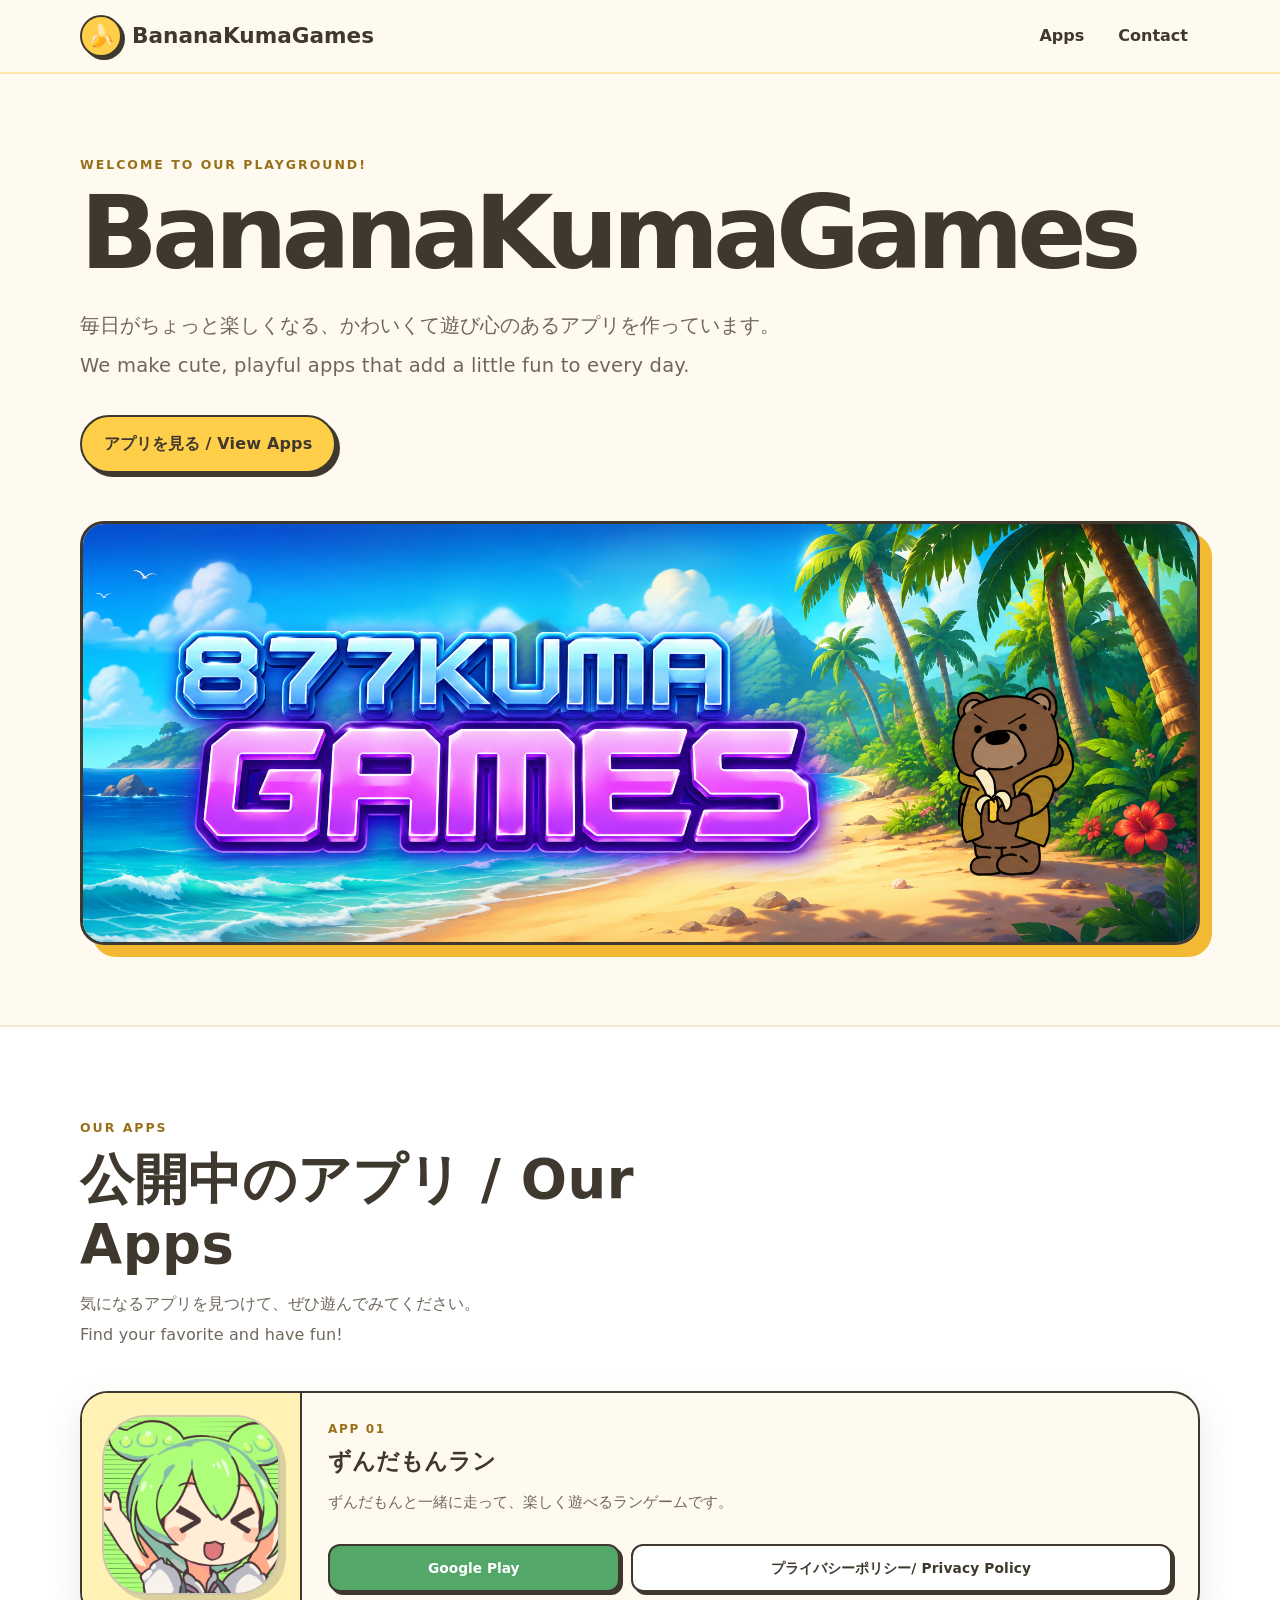
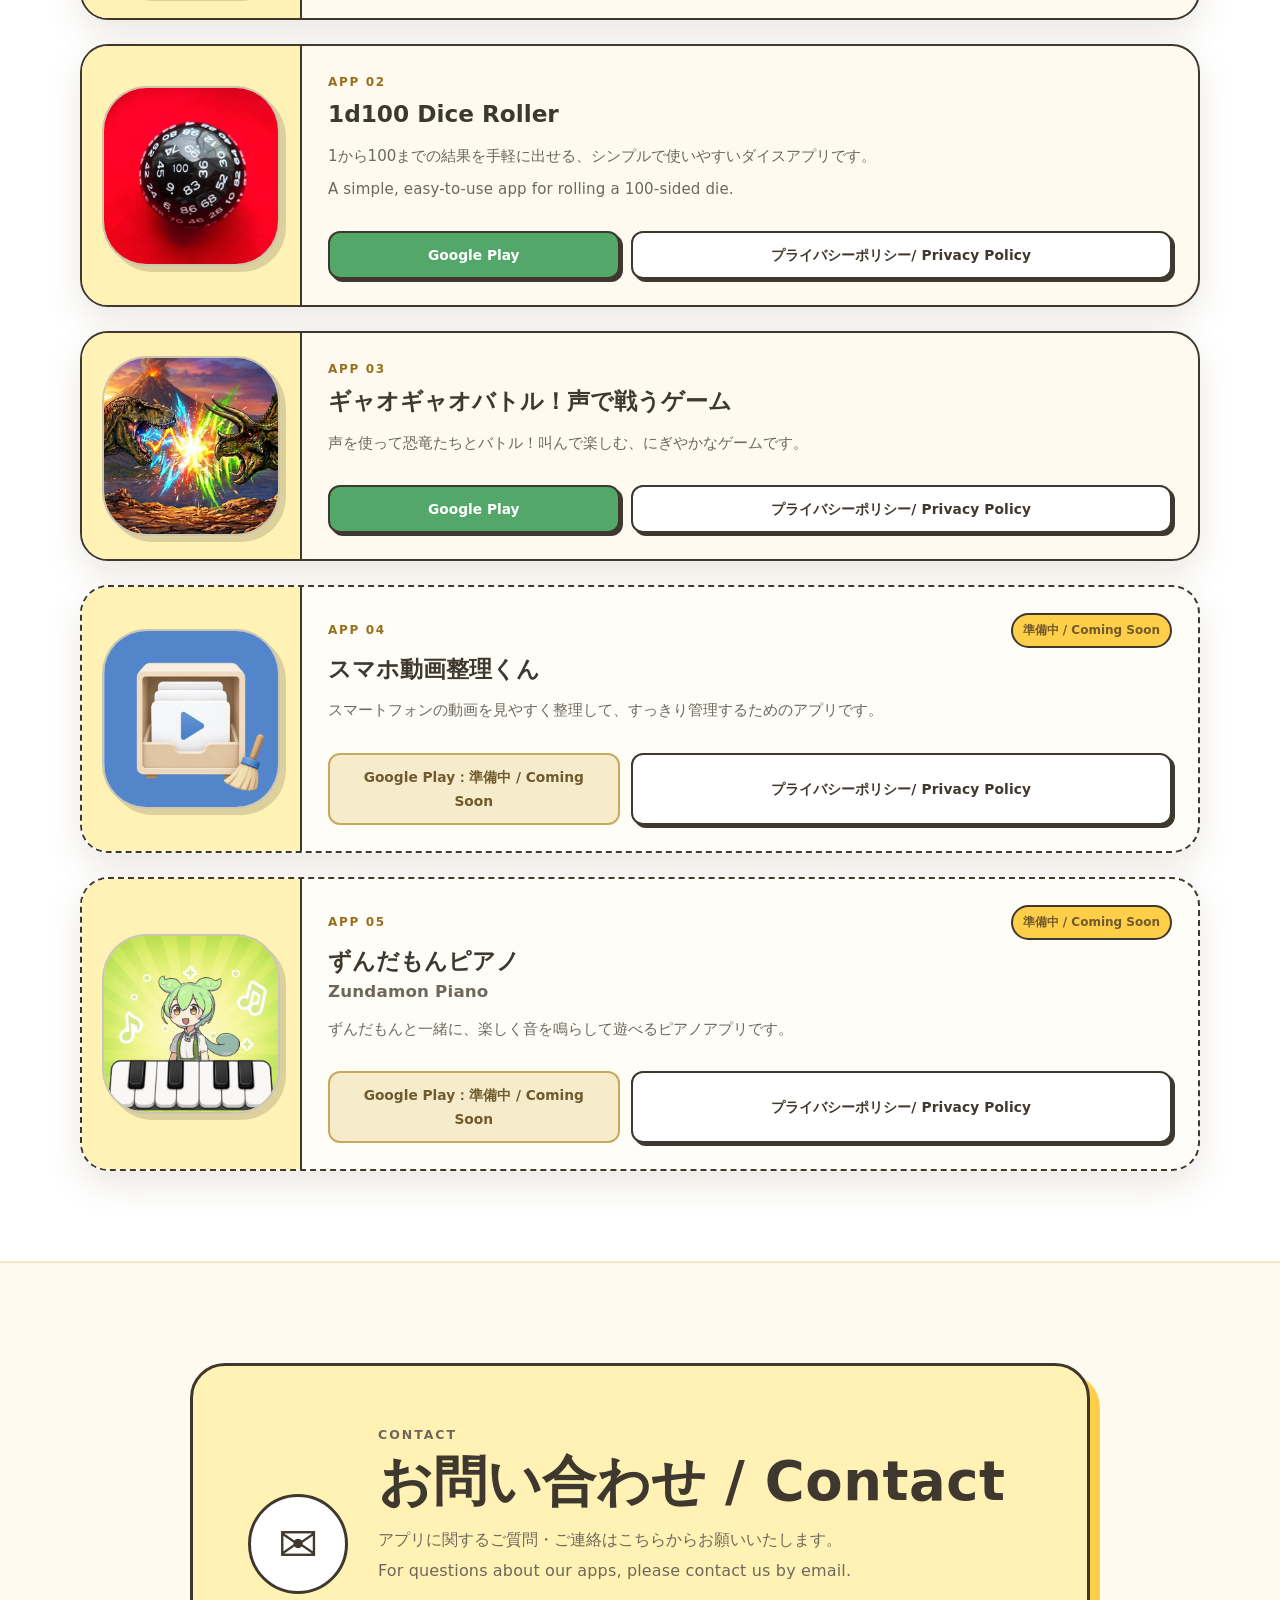
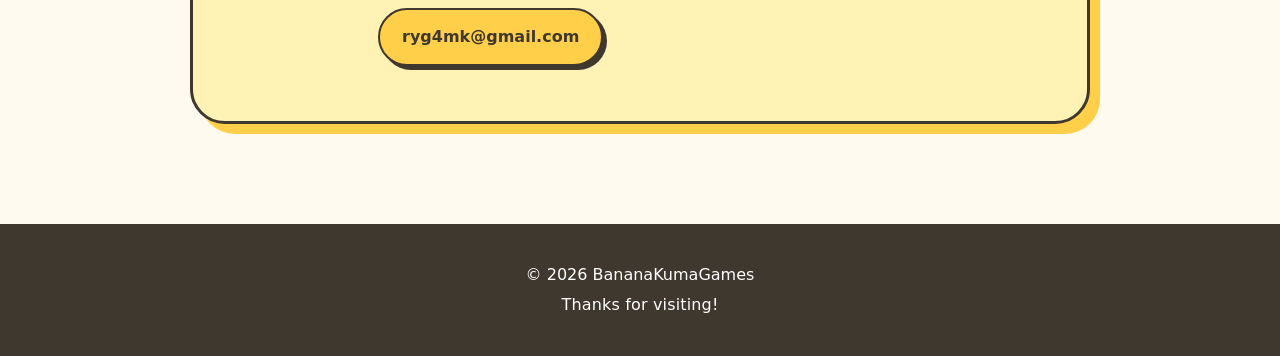
==== index.html @ b3312de3 "07240054" ====
<!DOCTYPE html>
<html lang="ja">
<head>
  <meta charset="UTF-8">
  <meta name="viewport" content="width=device-width, initial-scale=1">
  <meta name="description" content="BananaKumaGames公式サイト。ずんだもんピアノ、ギャオギャオバトル、動画お片づけを公開しています。">
  <meta name="theme-color" content="#ffcf4a">
  <title>BananaKumaGames | Official Website</title>
  <link rel="stylesheet" href="css/style.css">
</head>
<body>
  <header class="site-header">
    <div class="header-inner">
      <a class="brand" href="#top" aria-label="BananaKumaGames トップへ">
        <span class="brand-mark" aria-hidden="true">🍌</span>
        <span>BananaKumaGames</span>
      </a>
      <nav aria-label="メインナビゲーション">
        <a href="#apps">Apps</a>
        <a href="#contact">Contact</a>
      </nav>
    </div>
  </header>

  <main id="top">
    <section class="hero" aria-labelledby="hero-title">
      <div class="hero-content">
        <p class="eyebrow">WELCOME TO OUR PLAYGROUND!</p>
        <h1 id="hero-title">BananaKumaGames</h1>
        <p class="hero-copy">
          毎日がちょっと楽しくなる、かわいくて遊び心のあるアプリを作っています。
          <span lang="en">We make cute, playful apps that add a little fun to every day.</span>
        </p>
        <a class="primary-button" href="#apps">アプリを見る <span lang="en">/ View Apps</span></a>
      </div>
      <img
        class="hero-image"
        src="images/bananakumagames_hero.png"
        alt="BananaKumaGames"
        width="2048"
        height="768"
      >
    </section>

    <section class="apps-section" id="apps" aria-labelledby="apps-title">
      <div class="section-heading">
        <p class="eyebrow">OUR APPS</p>
        <h2 id="apps-title">公開中のアプリ <span lang="en">/ Our Apps</span></h2>
        <p>気になるアプリを見つけて、ぜひ遊んでみてください。</p>
        <p lang="en">Find your favorite and have fun!</p>
      </div>

      <div class="app-grid">
        <article class="app-card">
          <div class="app-icon-wrap">
            <img class="app-icon" src="images/zundamonrun_icon.png" alt="ずんだもんランのアプリアイコン" width="180" height="180">
          </div>
          <div class="app-content">
            <p class="app-number">APP 01</p>
            <h3>ずんだもんラン</h3>
            <p>ずんだもんと一緒に走って、楽しく遊べるランゲームです。</p>
            <div class="app-links">
              <a class="store-link" href="https://play.google.com/store/apps/details?id=com.bananakumagames.zundamonrun">Google Play</a>
              <a class="policy-link" href="https://ryg4mk.wixsite.com/zundamonrun">プライバシーポリシー <span lang="en">/ Privacy Policy</span></a>
            </div>
          </div>
        </article>

        <article class="app-card">
          <div class="app-icon-wrap">
            <img class="app-icon" src="images/oned100_icon.png" alt="1d100 Dice Rollerのアプリアイコン" width="180" height="180">
          </div>
          <div class="app-content">
            <p class="app-number">APP 02</p>
            <h3>1d100 Dice Roller</h3>
            <p>1から100までの結果を手軽に出せる、シンプルで使いやすいダイスアプリです。</p>
            <p lang="en">A simple, easy-to-use app for rolling a 100-sided die.</p>
            <div class="app-links">
              <a class="store-link" href="https://play.google.com/store/apps/details?id=com.bananakumagames.oned100">Google Play</a>
              <a class="policy-link" href="https://ryg4mk.github.io/1d100-privacy-policy/">プライバシーポリシー <span lang="en">/ Privacy Policy</span></a>
            </div>
          </div>
        </article>

        <article class="app-card">
          <div class="app-icon-wrap">
            <img class="app-icon" src="images/gyaogyaobattle_icon.png" alt="ギャオギャオバトル！声で戦うゲームのアプリアイコン" width="180" height="180">
          </div>
          <div class="app-content">
            <p class="app-number">APP 03</p>
            <h3>ギャオギャオバトル！声で戦うゲーム</h3>
            <p>声を使って恐竜たちとバトル！叫んで楽しむ、にぎやかなゲームです。</p>
            <div class="app-links">
              <a class="store-link" href="https://play.google.com/store/apps/details?id=com.bananakumagames.gyaogyaobattle">Google Play</a>
              <a class="policy-link" href="privacy/gyaogyaobattle.html">プライバシーポリシー <span lang="en">/ Privacy Policy</span></a>
            </div>
          </div>
        </article>

        <article class="app-card app-card-upcoming">
          <div class="app-icon-wrap">
            <img class="app-icon" src="images/phonevideoorganizer_icon.png" alt="スマホ動画整理くんのアプリアイコン" width="180" height="180">
          </div>
          <div class="app-content">
            <div class="app-heading-line">
              <p class="app-number">APP 04</p>
              <span class="upcoming-badge">準備中 / Coming Soon</span>
            </div>
            <h3>スマホ動画整理くん</h3>
            <p>スマートフォンの動画を見やすく整理して、すっきり管理するためのアプリです。</p>
            <div class="app-links">
              <span class="store-status" aria-label="Google Playは準備中です">Google Play：準備中 / Coming Soon</span>
              <a class="policy-link" href="privacy/phonevideoorganizer.html">プライバシーポリシー <span lang="en">/ Privacy Policy</span></a>
            </div>
          </div>
        </article>

        <article class="app-card app-card-upcoming">
          <div class="app-icon-wrap">
            <img class="app-icon" src="images/zundamonpiano_icon.png" alt="ずんだもんピアノのアプリアイコン" width="180" height="180">
          </div>
          <div class="app-content">
            <div class="app-heading-line">
              <p class="app-number">APP 05</p>
              <span class="upcoming-badge">準備中 / Coming Soon</span>
            </div>
            <h3>ずんだもんピアノ <span class="english-name" lang="en">Zundamon Piano</span></h3>
            <p>ずんだもんと一緒に、楽しく音を鳴らして遊べるピアノアプリです。</p>
            <div class="app-links">
              <span class="store-status" aria-label="Google Playは準備中です">Google Play：準備中 / Coming Soon</span>
              <a class="policy-link" href="privacy/zundamonpiano.html">プライバシーポリシー <span lang="en">/ Privacy Policy</span></a>
            </div>
          </div>
        </article>
      </div>
    </section>

    <section class="contact-section" id="contact" aria-labelledby="contact-title">
      <div class="contact-card">
        <span class="contact-icon" aria-hidden="true">✉</span>
        <div>
          <p class="eyebrow">CONTACT</p>
          <h2 id="contact-title">お問い合わせ <span lang="en">/ Contact</span></h2>
          <p>アプリに関するご質問・ご連絡はこちらからお願いいたします。</p>
          <p lang="en">For questions about our apps, please contact us by email.</p>
          <a class="email-link" href="mailto:ryg4mk@gmail.com">ryg4mk@gmail.com</a>
        </div>
      </div>
    </section>
  </main>

  <footer>
    <p>© 2026 BananaKumaGames</p>
    <p lang="en">Thanks for visiting!</p>
  </footer>
</body>
</html>
---- css/style.css ----
:root {
  --ink: #3f382e;
  --muted: #6f675c;
  --cream: #fffaf0;
  --white: #ffffff;
  --banana: #ffcf4a;
  --banana-dark: #e69d18;
  --mint: #bdecc6;
  --green: #53a769;
  --coral: #ff8b78;
  --sky: #9eddf2;
  --purple: #9682d8;
  --shadow: 0 14px 35px rgba(103, 81, 40, 0.13);
}

* {
  box-sizing: border-box;
}

html {
  scroll-behavior: smooth;
}

body {
  margin: 0;
  color: var(--ink);
  background: var(--cream);
  font-family: "Hiragino Maru Gothic ProN", "Yu Gothic", "Meiryo", system-ui, sans-serif;
  line-height: 1.75;
}

a {
  color: inherit;
}

[lang="en"] {
  letter-spacing: 0.01em;
}

.site-header {
  position: sticky;
  z-index: 10;
  top: 0;
  background: rgba(255, 250, 240, 0.94);
  border-bottom: 2px solid rgba(255, 207, 74, 0.45);
  backdrop-filter: blur(10px);
}

.header-inner {
  display: flex;
  align-items: center;
  justify-content: space-between;
  width: min(1120px, calc(100% - 40px));
  min-height: 72px;
  margin: 0 auto;
}

.brand {
  display: inline-flex;
  gap: 10px;
  align-items: center;
  font-size: clamp(1rem, 3vw, 1.35rem);
  font-weight: 900;
  text-decoration: none;
}

.brand-mark {
  display: grid;
  width: 42px;
  height: 42px;
  place-items: center;
  background: var(--banana);
  border: 2px solid var(--ink);
  border-radius: 50%;
  box-shadow: 3px 3px 0 var(--ink);
}

nav {
  display: flex;
  gap: 10px;
}

nav a {
  padding: 8px 12px;
  border-radius: 999px;
  font-weight: 800;
  text-decoration: none;
}

nav a:hover {
  background: #fff0b3;
}

.hero {
  display: grid;
  grid-template-columns: 1fr;
  gap: 48px;
  align-items: center;
  width: min(1120px, calc(100% - 40px));
  margin: 0 auto;
  padding: 80px 0;
}

.eyebrow {
  margin: 0 0 8px;
  color: #98701b;
  font-size: 0.78rem;
  font-weight: 900;
  letter-spacing: 0.16em;
}

h1,
h2,
h3,
p {
  overflow-wrap: anywhere;
}

h1 {
  margin: 0;
  font-size: clamp(3rem, 8vw, 6.4rem);
  line-height: 0.95;
  letter-spacing: -0.06em;
}

.hero-copy {
  max-width: 700px;
  margin: 28px 0 32px;
  color: var(--muted);
  font-size: clamp(1rem, 2vw, 1.22rem);
}

.hero-copy span {
  display: block;
  margin-top: 6px;
}

.primary-button,
.email-link {
  display: inline-block;
  padding: 13px 22px;
  color: var(--ink);
  background: var(--banana);
  border: 2px solid var(--ink);
  border-radius: 999px;
  box-shadow: 4px 4px 0 var(--ink);
  font-weight: 900;
  text-decoration: none;
  transition: transform 160ms ease, box-shadow 160ms ease;
}

.primary-button:hover,
.email-link:hover {
  transform: translate(2px, 2px);
  box-shadow: 2px 2px 0 var(--ink);
}

.hero-image {
  display: block;
  width: 100%;
  height: auto;
  object-fit: contain;
  border: 3px solid var(--ink);
  border-radius: 24px;
  box-shadow: 12px 12px 0 #f3b932;
}

.apps-section {
  padding: 90px max(20px, calc((100% - 1120px) / 2));
  background: var(--white);
  border-block: 2px solid #f5e7c7;
}

.section-heading {
  max-width: 690px;
  margin-bottom: 42px;
}

h2 {
  margin: 0 0 12px;
  font-size: clamp(2rem, 5vw, 3.4rem);
  line-height: 1.2;
}

.section-heading p:not(.eyebrow) {
  margin: 3px 0;
  color: var(--muted);
}

.app-grid {
  display: grid;
  grid-template-columns: 1fr;
  gap: 24px;
}

.app-card {
  display: grid;
  overflow: hidden;
  grid-template-columns: 220px minmax(0, 1fr);
  min-width: 0;
  background: var(--cream);
  border: 2px solid var(--ink);
  border-radius: 28px;
  box-shadow: var(--shadow);
}

.app-icon-wrap {
  display: grid;
  min-height: 220px;
  padding: 20px;
  place-items: center;
  background: #fff2b4;
  border-right: 2px solid var(--ink);
}

.app-icon {
  display: block;
  width: min(180px, 100%);
  aspect-ratio: 1;
  object-fit: cover;
  color: var(--muted);
  background: #f2e8cd;
  border: 2px solid rgba(63, 56, 46, 0.2);
  border-radius: 25%;
  box-shadow: 6px 6px 0 rgba(63, 56, 46, 0.18);
}

.app-content {
  display: flex;
  flex: 1;
  flex-direction: column;
  padding: 26px;
}

.app-number {
  margin: 0 0 5px;
  color: #98701b;
  font-size: 0.75rem;
  font-weight: 900;
  letter-spacing: 0.14em;
}

.app-heading-line {
  display: flex;
  gap: 12px;
  align-items: center;
  justify-content: space-between;
  margin-bottom: 5px;
}

.app-heading-line .app-number {
  margin: 0;
}

h3 {
  margin: 0 0 13px;
  font-size: 1.45rem;
  line-height: 1.35;
}

.english-name {
  display: block;
  margin-top: 4px;
  color: var(--muted);
  font-size: 0.72em;
  font-weight: 700;
}

.app-content > p:not(.app-number) {
  margin: 0 0 7px;
  color: var(--muted);
  font-size: 0.94rem;
}

.app-links {
  display: grid;
  grid-template-columns: minmax(160px, 0.7fr) minmax(240px, 1.3fr);
  gap: 11px;
  margin-top: auto;
  padding-top: 22px;
}

.store-link,
.policy-link,
.store-status {
  display: flex;
  align-items: center;
  justify-content: center;
  padding: 10px 13px;
  border: 2px solid var(--ink);
  border-radius: 12px;
  font-size: 0.86rem;
  font-weight: 900;
  text-align: center;
  text-decoration: none;
}

.store-link {
  color: var(--white);
  background: var(--green);
  box-shadow: 3px 3px 0 var(--ink);
}

.store-link:hover,
.policy-link:hover {
  filter: brightness(1.06);
  transform: translate(1px, 1px);
}

.store-status {
  color: #6f5b2d;
  background: #f6ebca;
  border-color: #c9aa5d;
}

.policy-link {
  background: var(--white);
  box-shadow: 3px 3px 0 var(--ink);
}

.app-card-upcoming {
  background: #fffdf8;
  border-style: dashed;
}

.app-card-upcoming .app-icon {
  filter: saturate(0.65);
}

.upcoming-badge {
  flex: 0 0 auto;
  padding: 5px 10px;
  color: #6f5b2d;
  background: var(--banana);
  border: 2px solid var(--ink);
  border-radius: 999px;
  font-size: 0.75rem;
  font-weight: 900;
}

.contact-section {
  width: min(900px, calc(100% - 40px));
  margin: 0 auto;
  padding: 100px 0;
}

.contact-card {
  display: flex;
  gap: 30px;
  align-items: center;
  padding: clamp(28px, 6vw, 55px);
  background: #fff2b4;
  border: 3px solid var(--ink);
  border-radius: 35px;
  box-shadow: 10px 10px 0 var(--banana);
}

.contact-icon {
  display: grid;
  flex: 0 0 auto;
  width: 100px;
  height: 100px;
  place-items: center;
  background: var(--white);
  border: 3px solid var(--ink);
  border-radius: 50%;
  font-size: 3rem;
}

.contact-card p {
  margin: 3px 0;
  color: var(--muted);
}

.email-link {
  margin-top: 20px;
}

footer {
  padding: 35px 20px;
  text-align: center;
  background: var(--ink);
  color: var(--white);
}

footer p {
  margin: 2px 0;
}

:focus-visible {
  outline: 4px solid #087db2;
  outline-offset: 4px;
}

@media (max-width: 900px) {
  .hero {
    min-height: auto;
  }

  .hero-image {
    box-shadow: 8px 8px 0 #f3b932;
  }

  .app-card {
    grid-template-columns: 190px minmax(0, 1fr);
  }

  .app-links {
    grid-template-columns: 1fr;
  }
}

@media (max-width: 620px) {
  .header-inner {
    width: min(100% - 24px, 1120px);
    min-height: 64px;
  }

  .brand-mark {
    width: 36px;
    height: 36px;
  }

  nav {
    gap: 0;
  }

  nav a {
    padding: 8px;
    font-size: 0.8rem;
  }

  .hero {
    width: min(100% - 28px, 1120px);
    gap: 42px;
    padding: 60px 0 70px;
  }

  h1 {
    font-size: clamp(2.8rem, 14vw, 4.4rem);
  }

  .hero-image {
    border-width: 2px;
    border-radius: 18px;
    box-shadow: 6px 6px 0 #f3b932;
  }

  .app-card {
    display: grid;
    grid-template-columns: 1fr;
  }

  .app-icon-wrap {
    min-height: 210px;
    border-right: 0;
    border-bottom: 2px solid var(--ink);
  }

  .app-icon {
    width: 160px;
  }

  .contact-card {
    align-items: flex-start;
    flex-direction: column;
  }

  .contact-icon {
    width: 75px;
    height: 75px;
    font-size: 2.2rem;
  }

  .email-link {
    width: 100%;
    padding-inline: 12px;
    text-align: center;
  }
}

@media (prefers-reduced-motion: reduce) {
  html {
    scroll-behavior: auto;
  }

  *,
  *::before,
  *::after {
    transition-duration: 0.01ms !important;
  }
}
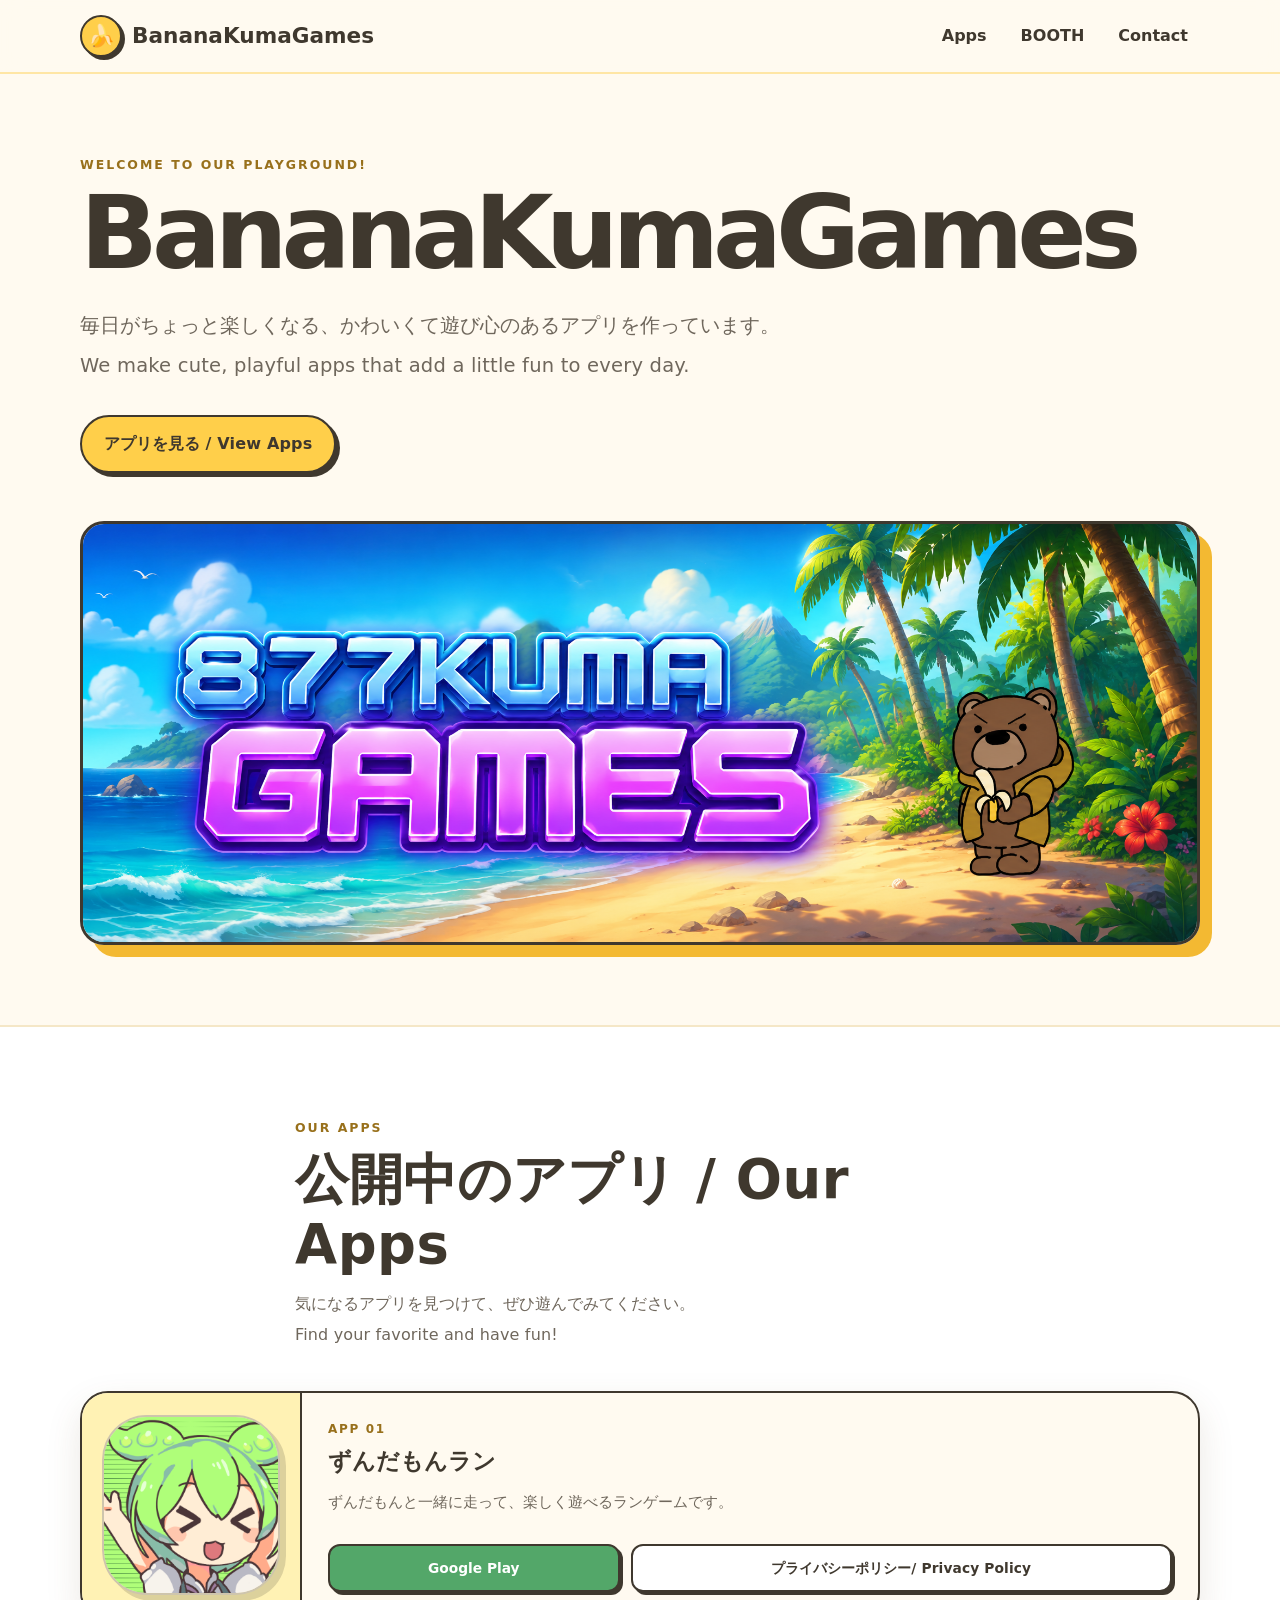
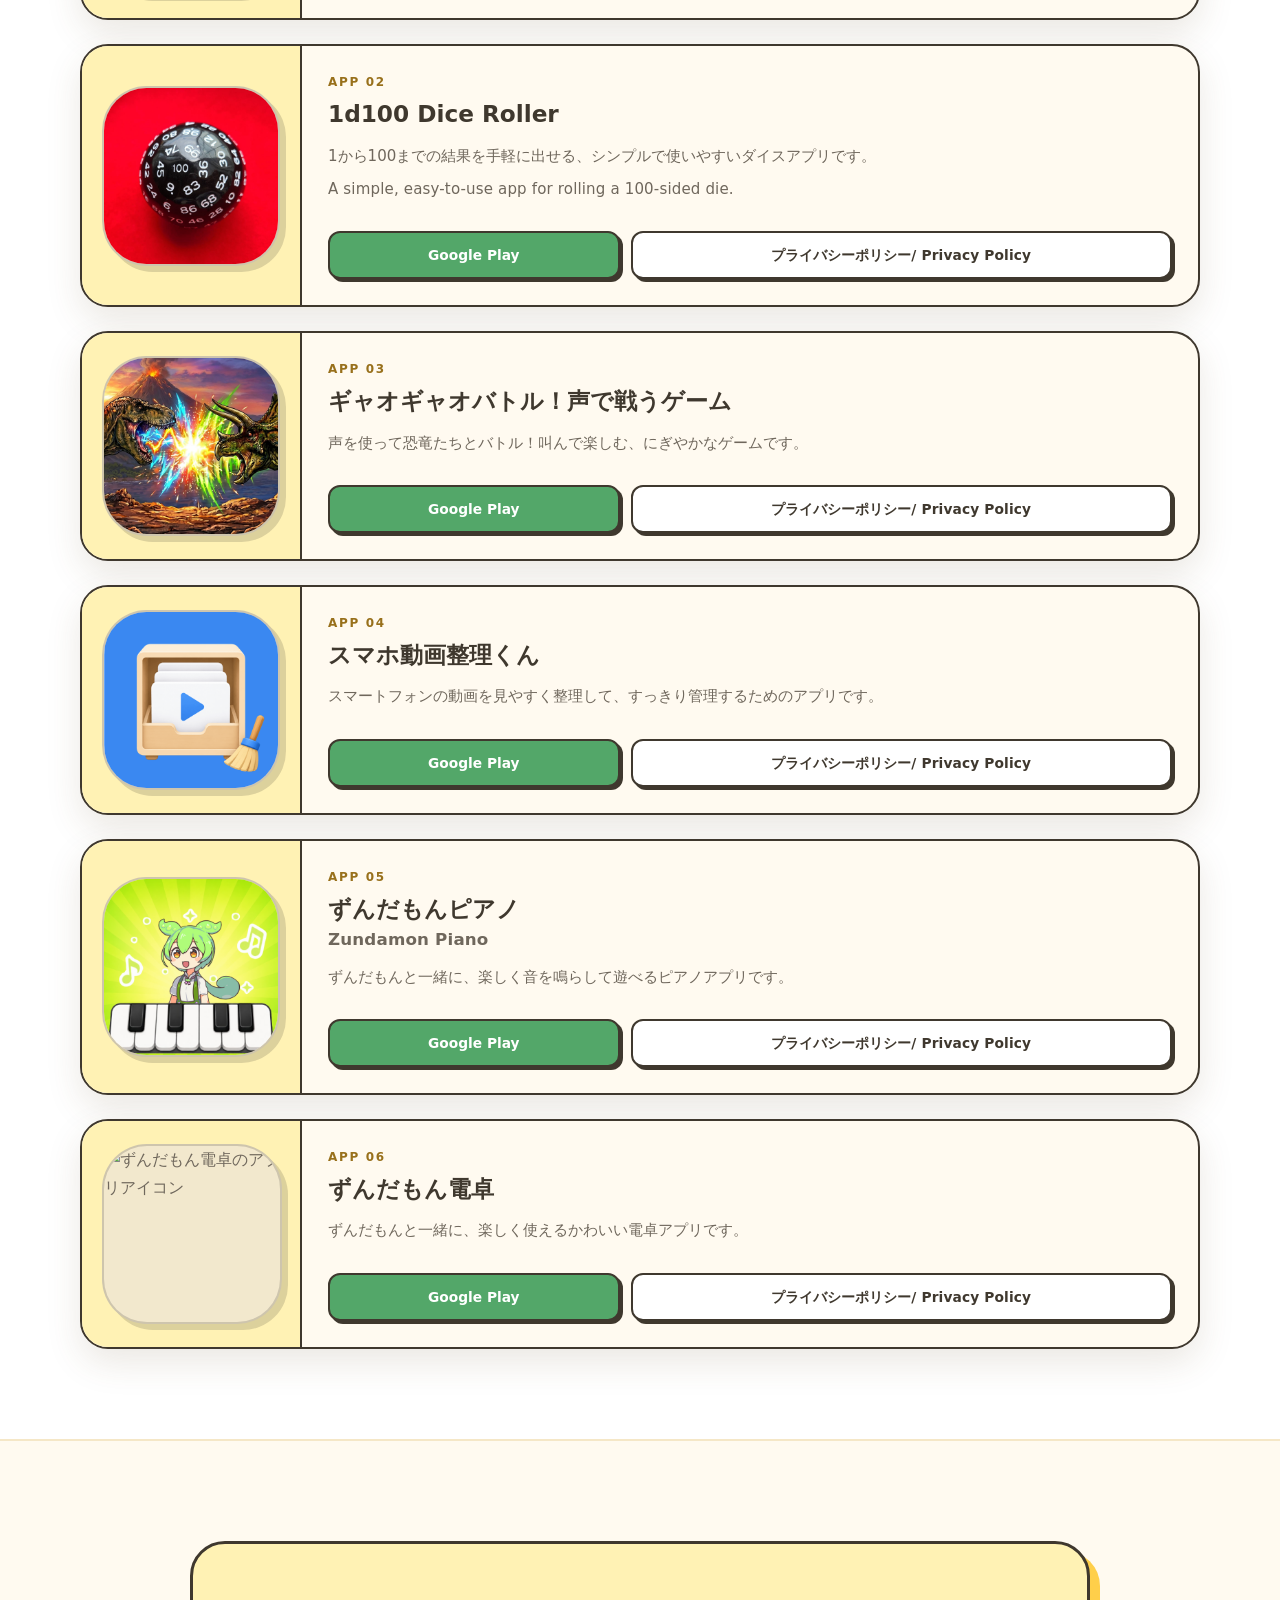
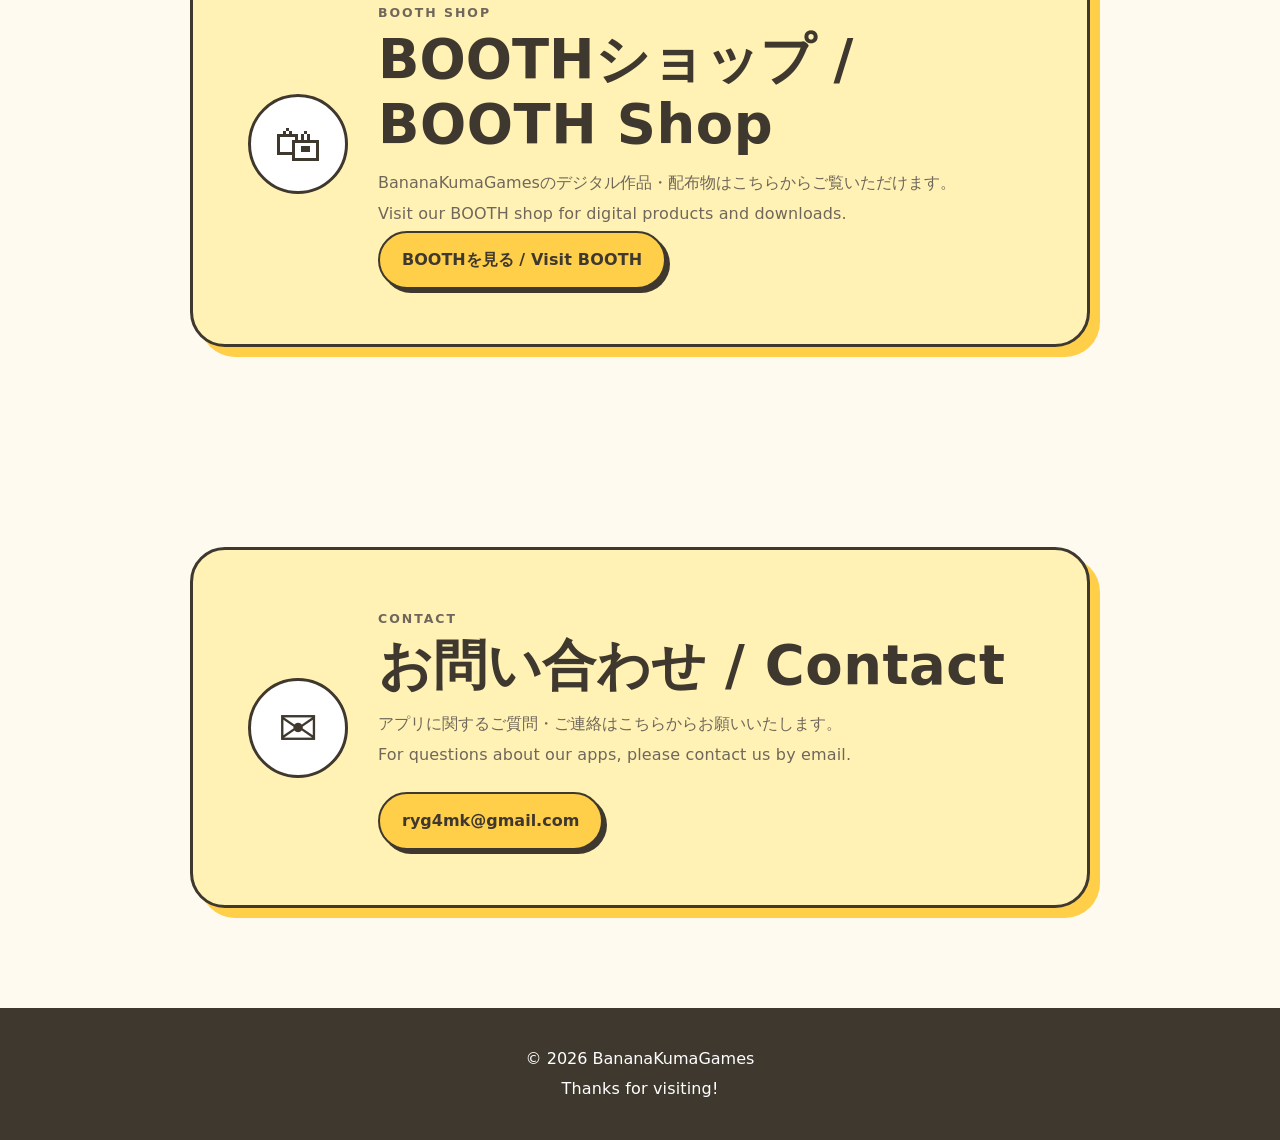
==== commit ac7125c9: "Publish latest apps and add BOOTH shop" ====
--- a/index.html
+++ b/index.html
@@ -3,7 +3,7 @@
 <head>
   <meta charset="UTF-8">
   <meta name="viewport" content="width=device-width, initial-scale=1">
-  <meta name="description" content="BananaKumaGames公式サイト。ずんだもんピアノ、ギャオギャオバトル、動画お片づけを公開しています。">
+  <meta name="description" content="BananaKumaGames公式サイト。スマホアプリやゲーム、BOOTH作品を公開しています。">
   <meta name="theme-color" content="#ffcf4a">
   <title>BananaKumaGames | Official Website</title>
   <link rel="stylesheet" href="css/style.css">
@@ -17,6 +17,7 @@
       </a>
       <nav aria-label="メインナビゲーション">
         <a href="#apps">Apps</a>
+        <a href="#shop">BOOTH</a>
         <a href="#contact">Contact</a>
       </nav>
     </div>
@@ -97,41 +98,63 @@
           </div>
         </article>
 
-        <article class="app-card app-card-upcoming">
+        <article class="app-card">
           <div class="app-icon-wrap">
             <img class="app-icon" src="images/phonevideoorganizer_icon.png" alt="スマホ動画整理くんのアプリアイコン" width="180" height="180">
           </div>
           <div class="app-content">
-            <div class="app-heading-line">
-              <p class="app-number">APP 04</p>
-              <span class="upcoming-badge">準備中 / Coming Soon</span>
-            </div>
+            <p class="app-number">APP 04</p>
             <h3>スマホ動画整理くん</h3>
             <p>スマートフォンの動画を見やすく整理して、すっきり管理するためのアプリです。</p>
             <div class="app-links">
-              <span class="store-status" aria-label="Google Playは準備中です">Google Play：準備中 / Coming Soon</span>
+              <a class="store-link" href="https://play.google.com/store/apps/details?id=com.bananakumagames.videocleaner">Google Play</a>
               <a class="policy-link" href="privacy/phonevideoorganizer.html">プライバシーポリシー <span lang="en">/ Privacy Policy</span></a>
             </div>
           </div>
         </article>
 
-        <article class="app-card app-card-upcoming">
+        <article class="app-card">
           <div class="app-icon-wrap">
             <img class="app-icon" src="images/zundamonpiano_icon.png" alt="ずんだもんピアノのアプリアイコン" width="180" height="180">
           </div>
           <div class="app-content">
-            <div class="app-heading-line">
-              <p class="app-number">APP 05</p>
-              <span class="upcoming-badge">準備中 / Coming Soon</span>
-            </div>
+            <p class="app-number">APP 05</p>
             <h3>ずんだもんピアノ <span class="english-name" lang="en">Zundamon Piano</span></h3>
             <p>ずんだもんと一緒に、楽しく音を鳴らして遊べるピアノアプリです。</p>
             <div class="app-links">
-              <span class="store-status" aria-label="Google Playは準備中です">Google Play：準備中 / Coming Soon</span>
+              <a class="store-link" href="https://play.google.com/store/apps/details?id=com.bananakumagames.zundamonpiano">Google Play</a>
               <a class="policy-link" href="privacy/zundamonpiano.html">プライバシーポリシー <span lang="en">/ Privacy Policy</span></a>
             </div>
           </div>
         </article>
+
+        <article class="app-card">
+          <div class="app-icon-wrap">
+            <img class="app-icon" src="images/zundamoncalculator_icon.jpg" alt="ずんだもん電卓のアプリアイコン" width="180" height="180">
+          </div>
+          <div class="app-content">
+            <p class="app-number">APP 06</p>
+            <h3>ずんだもん電卓</h3>
+            <p>ずんだもんと一緒に、楽しく使えるかわいい電卓アプリです。</p>
+            <div class="app-links">
+              <a class="store-link" href="https://play.google.com/store/apps/details?id=com.bananakumagames.zundamoncalculator">Google Play</a>
+              <a class="policy-link" href="privacy/zundamoncalculator.html">プライバシーポリシー <span lang="en">/ Privacy Policy</span></a>
+            </div>
+          </div>
+        </article>
+      </div>
+    </section>
+
+    <section class="contact-section" id="shop" aria-labelledby="shop-title">
+      <div class="contact-card">
+        <span class="contact-icon" aria-hidden="true">🛍</span>
+        <div>
+          <p class="eyebrow">BOOTH SHOP</p>
+          <h2 id="shop-title">BOOTHショップ <span lang="en">/ BOOTH Shop</span></h2>
+          <p>BananaKumaGamesのデジタル作品・配布物はこちらからご覧いただけます。</p>
+          <p lang="en">Visit our BOOTH shop for digital products and downloads.</p>
+          <a class="primary-button" href="https://bananakumagames.booth.pm/" target="_blank" rel="noopener noreferrer">BOOTHを見る <span lang="en">/ Visit BOOTH</span></a>
+        </div>
       </div>
     </section>
 
--- a/css/style.css
+++ b/css/style.css
@@ -19,10 +19,14 @@
 
 html {
   scroll-behavior: smooth;
+  max-width: 100%;
+  overflow-x: clip;
 }
 
 body {
   margin: 0;
+  max-width: 100%;
+  overflow-x: clip;
   color: var(--ink);
   background: var(--cream);
   font-family: "Hiragino Maru Gothic ProN", "Yu Gothic", "Meiryo", system-ui, sans-serif;
@@ -166,14 +170,17 @@
 }
 
 .apps-section {
-  padding: 90px max(20px, calc((100% - 1120px) / 2));
+  width: 100%;
+  max-width: none;
+  padding: 90px 20px;
   background: var(--white);
   border-block: 2px solid #f5e7c7;
 }
 
 .section-heading {
+  width: min(100%, 1120px);
   max-width: 690px;
-  margin-bottom: 42px;
+  margin: 0 auto 42px;
 }
 
 h2 {
@@ -189,15 +196,21 @@
 
 .app-grid {
   display: grid;
-  grid-template-columns: 1fr;
+  grid-template-columns: minmax(0, 1fr);
   gap: 24px;
+  width: min(100%, 1120px);
+  max-width: 1120px;
+  margin: 0 auto;
 }
 
 .app-card {
   display: grid;
   overflow: hidden;
   grid-template-columns: 220px minmax(0, 1fr);
+  width: 100%;
+  max-width: 100%;
   min-width: 0;
+  margin: 0 auto;
   background: var(--cream);
   border: 2px solid var(--ink);
   border-radius: 28px;
@@ -410,6 +423,32 @@
   }
 }
 
+@media (max-width: 768px) {
+  .apps-section {
+    width: 100%;
+    padding: 72px 20px;
+  }
+
+  .app-grid {
+    grid-template-columns: minmax(0, 1fr);
+    width: 100%;
+    max-width: 100%;
+  }
+
+  .app-card {
+    grid-template-columns: minmax(0, 1fr);
+    width: 100%;
+    max-width: 100%;
+    min-width: 0;
+  }
+
+  .app-icon-wrap {
+    min-width: 0;
+    border-right: 0;
+    border-bottom: 2px solid var(--ink);
+  }
+}
+
 @media (max-width: 620px) {
   .header-inner {
     width: min(100% - 24px, 1120px);
@@ -446,9 +485,8 @@
     box-shadow: 6px 6px 0 #f3b932;
   }
 
-  .app-card {
-    display: grid;
-    grid-template-columns: 1fr;
+  .apps-section {
+    padding-inline: 16px;
   }
 
   .app-icon-wrap {
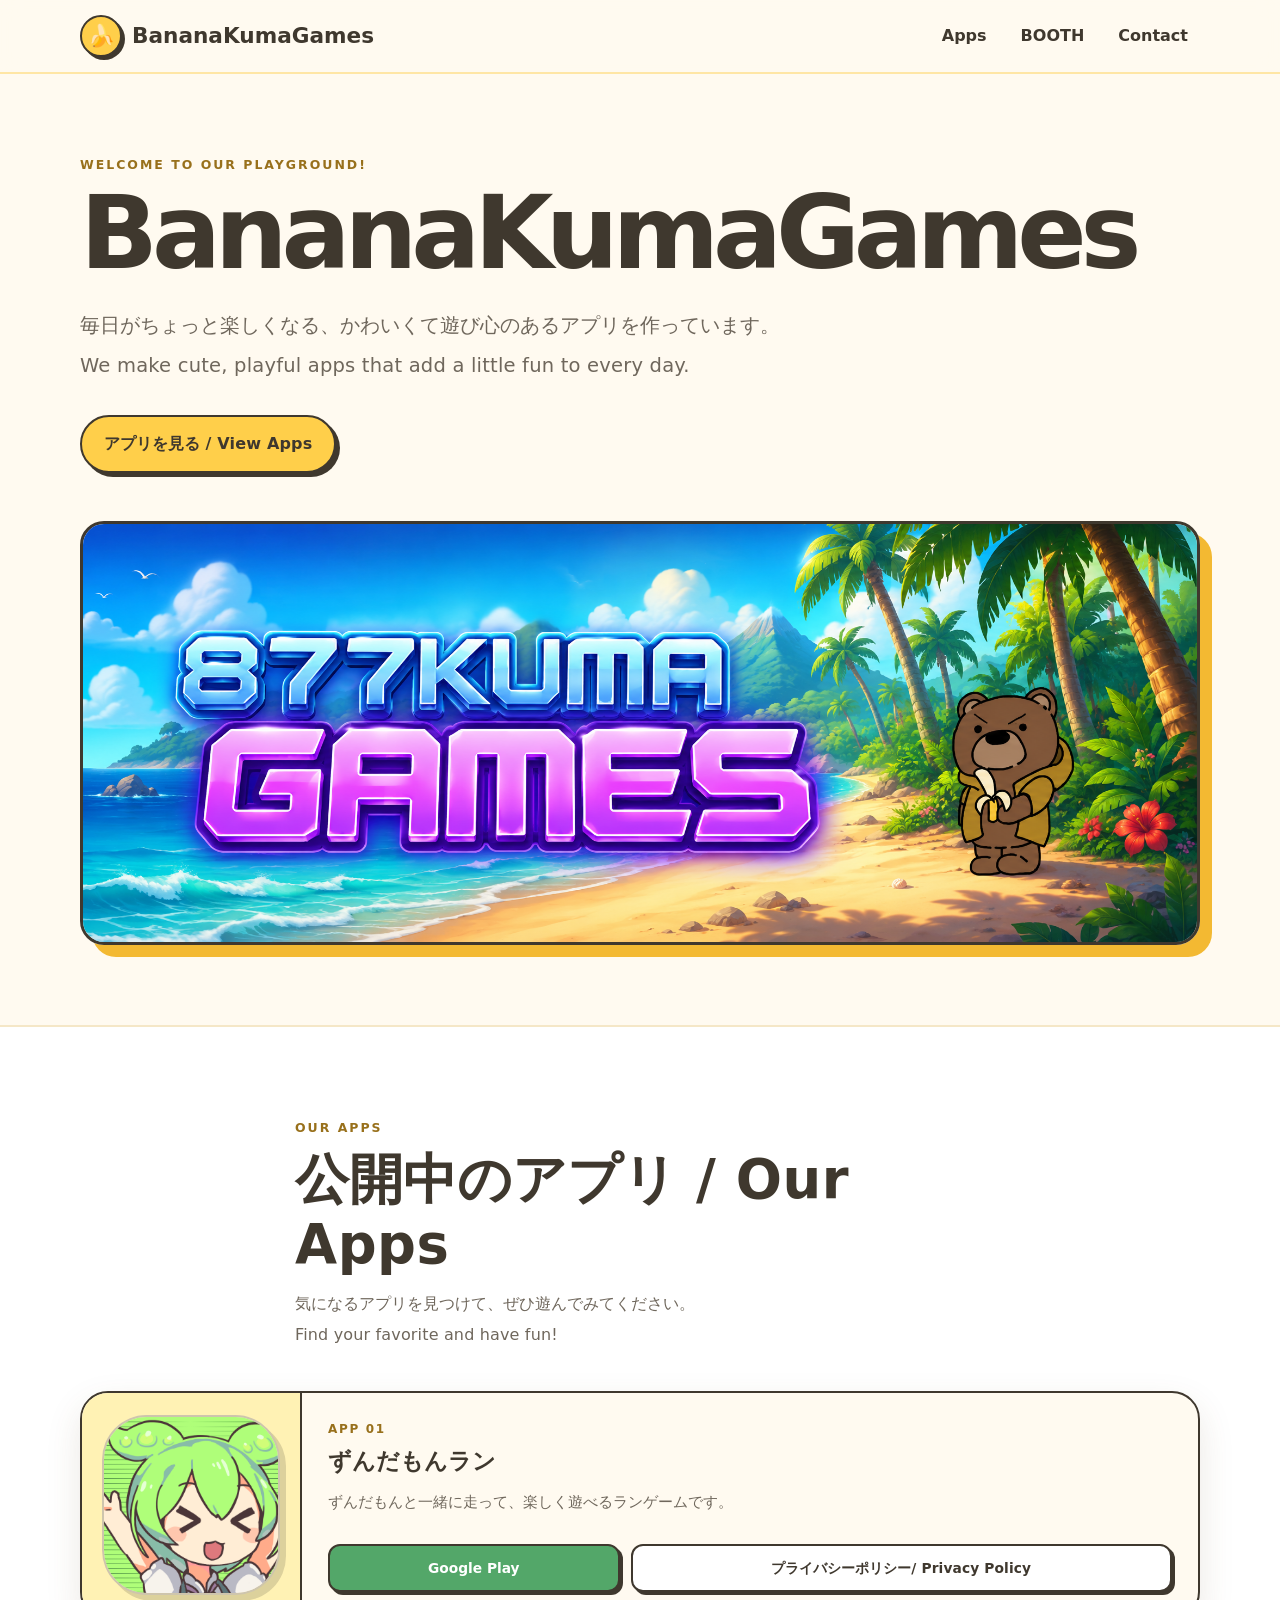
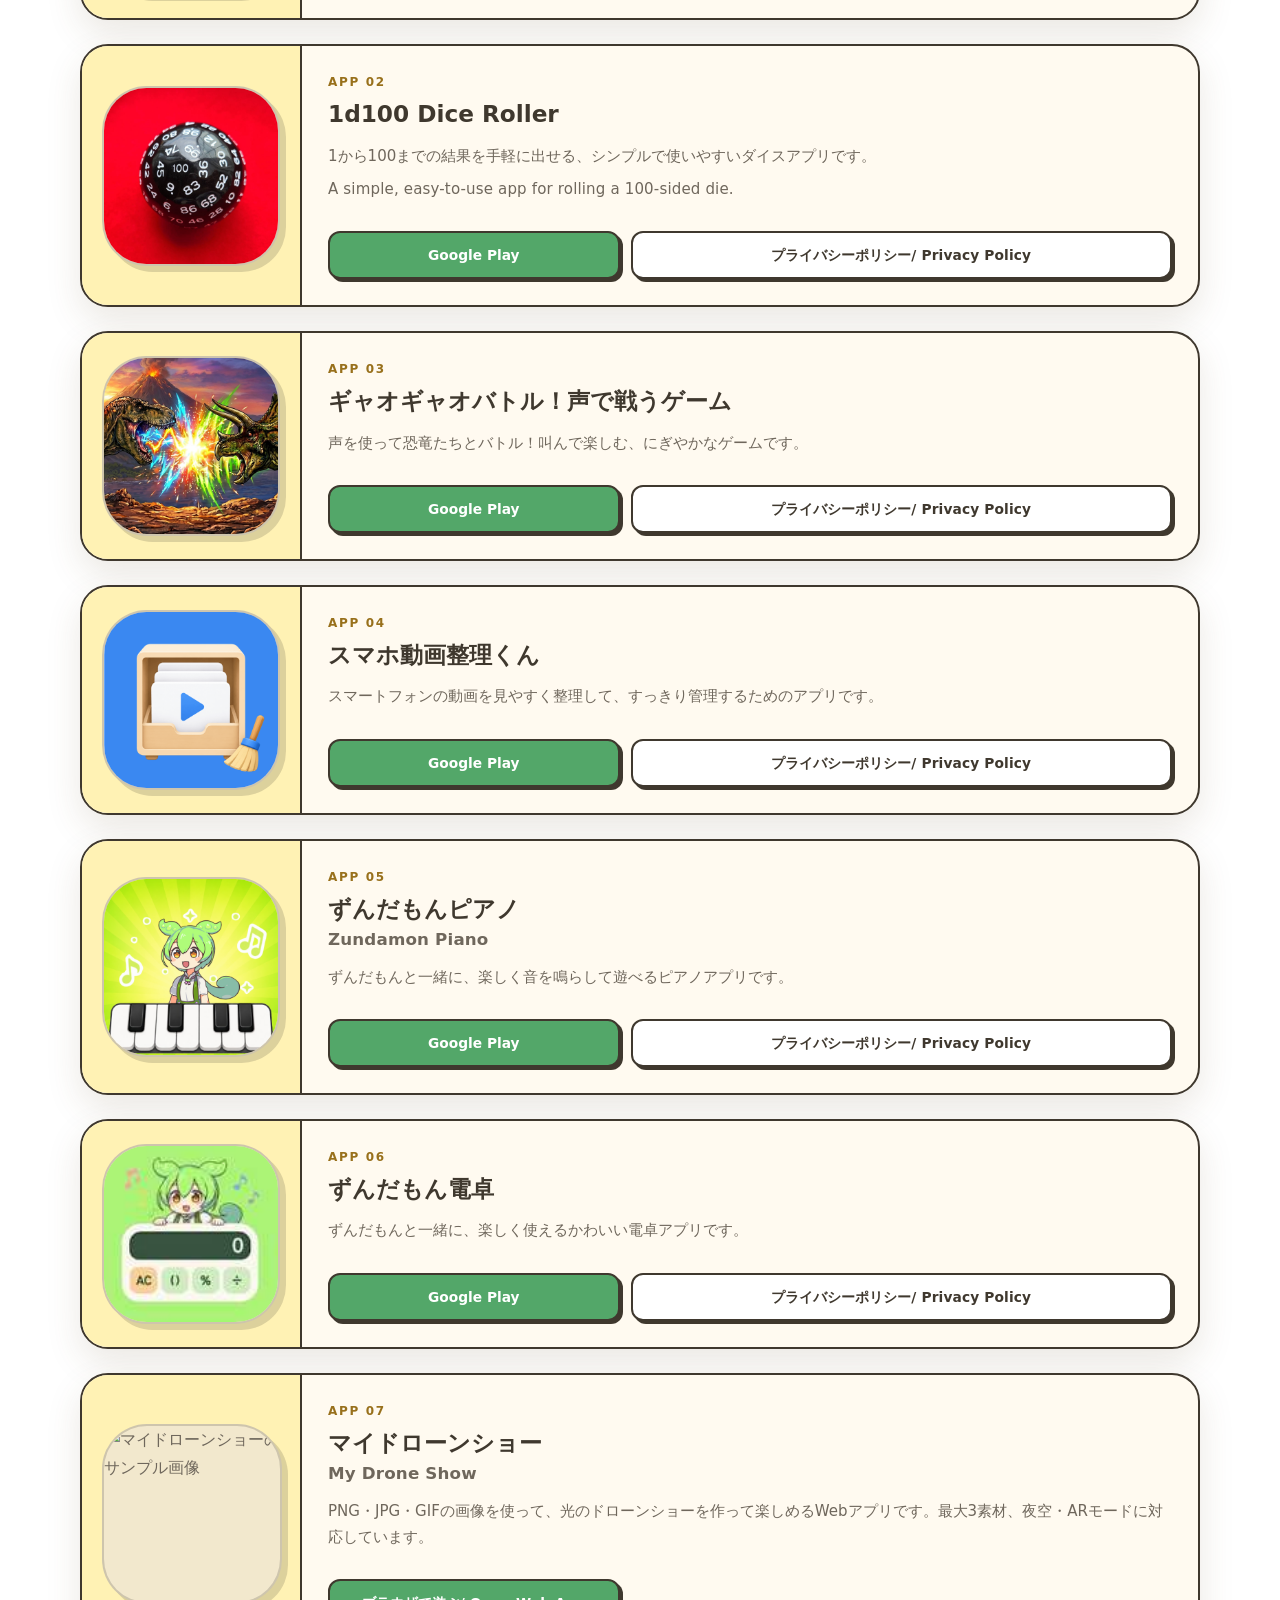
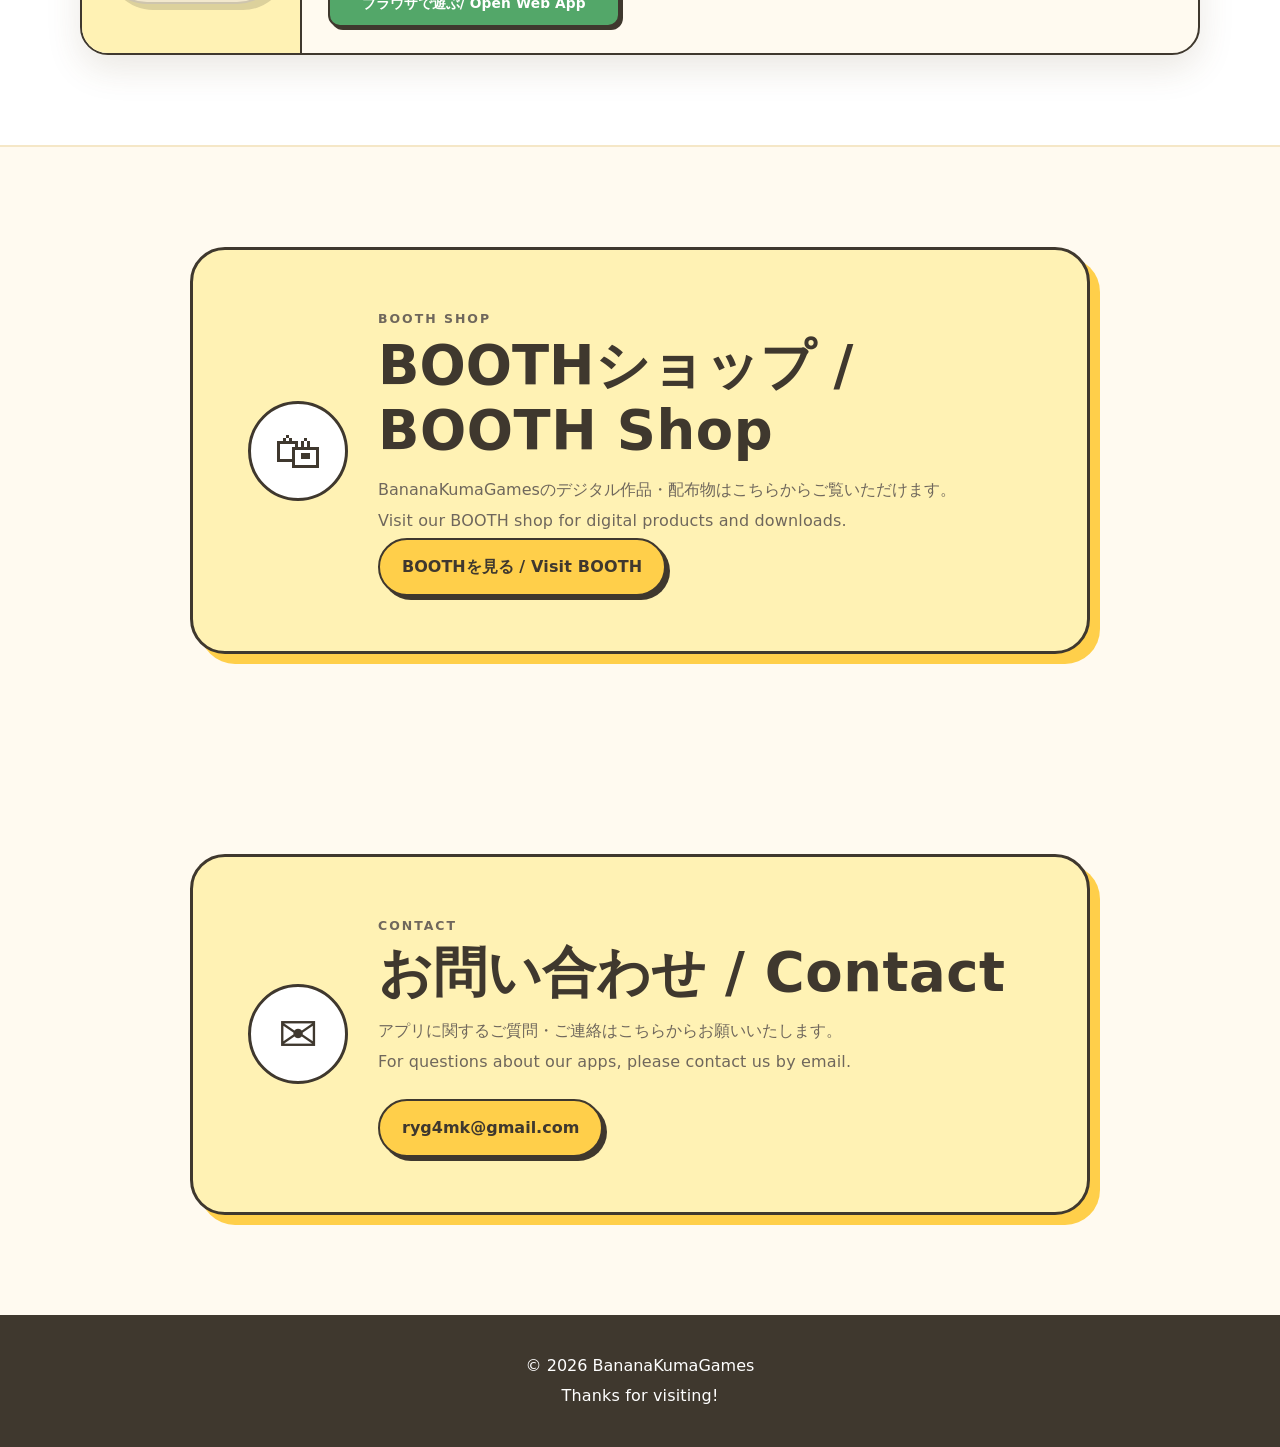
==== commit afaae749: "Add My Drone Show to homepage" ====
--- a/index.html
+++ b/index.html
@@ -142,6 +142,19 @@
             </div>
           </div>
         </article>
+        <article class="app-card">
+          <div class="app-icon-wrap">
+            <img class="app-icon" src="https://ryg4mk.github.io/my-drone-show/samples/drone.png" alt="マイドローンショーのサンプル画像" width="180" height="180">
+          </div>
+          <div class="app-content">
+            <p class="app-number">APP 07</p>
+            <h3>マイドローンショー <span class="english-name" lang="en">My Drone Show</span></h3>
+            <p>PNG・JPG・GIFの画像を使って、光のドローンショーを作って楽しめるWebアプリです。最大3素材、夜空・ARモードに対応しています。</p>
+            <div class="app-links single-link">
+              <a class="store-link" href="https://ryg4mk.github.io/my-drone-show/" target="_blank" rel="noopener noreferrer">ブラウザで遊ぶ <span lang="en">/ Open Web App</span></a>
+            </div>
+          </div>
+        </article>
       </div>
     </section>
 
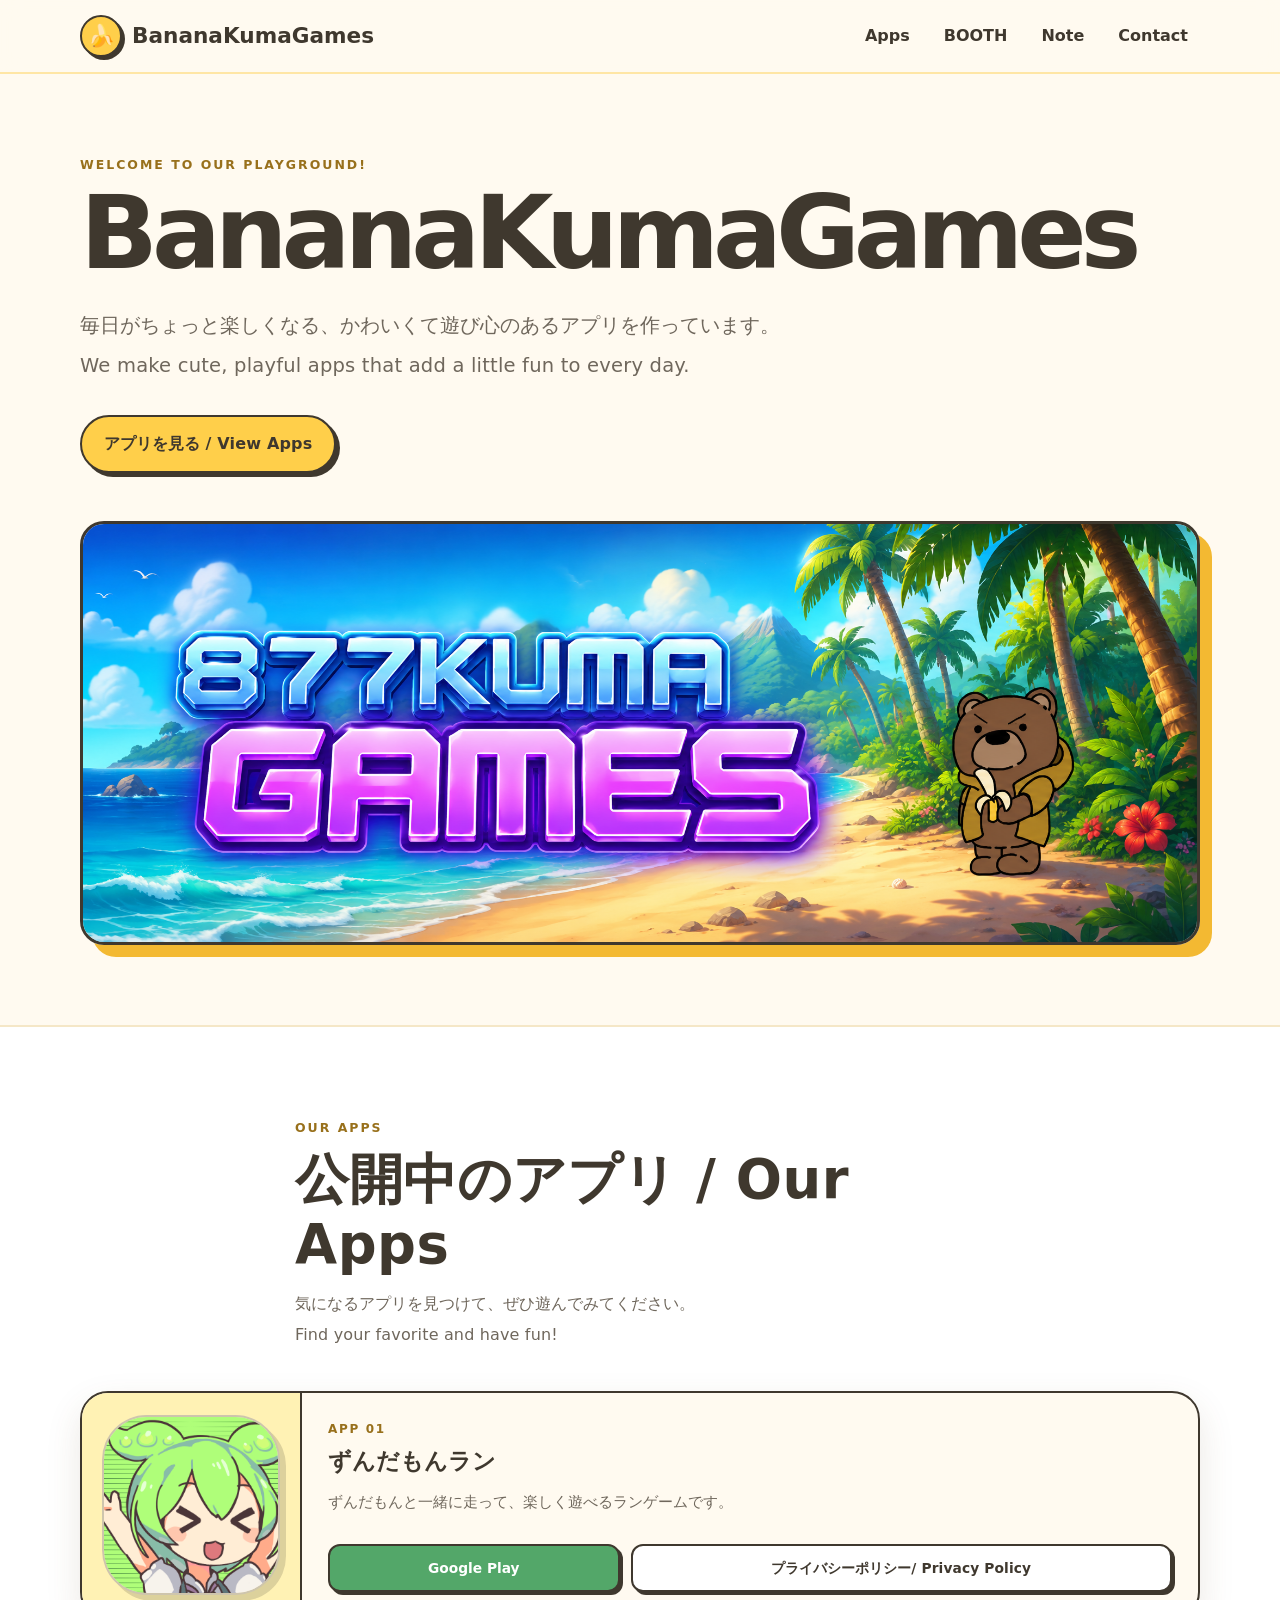
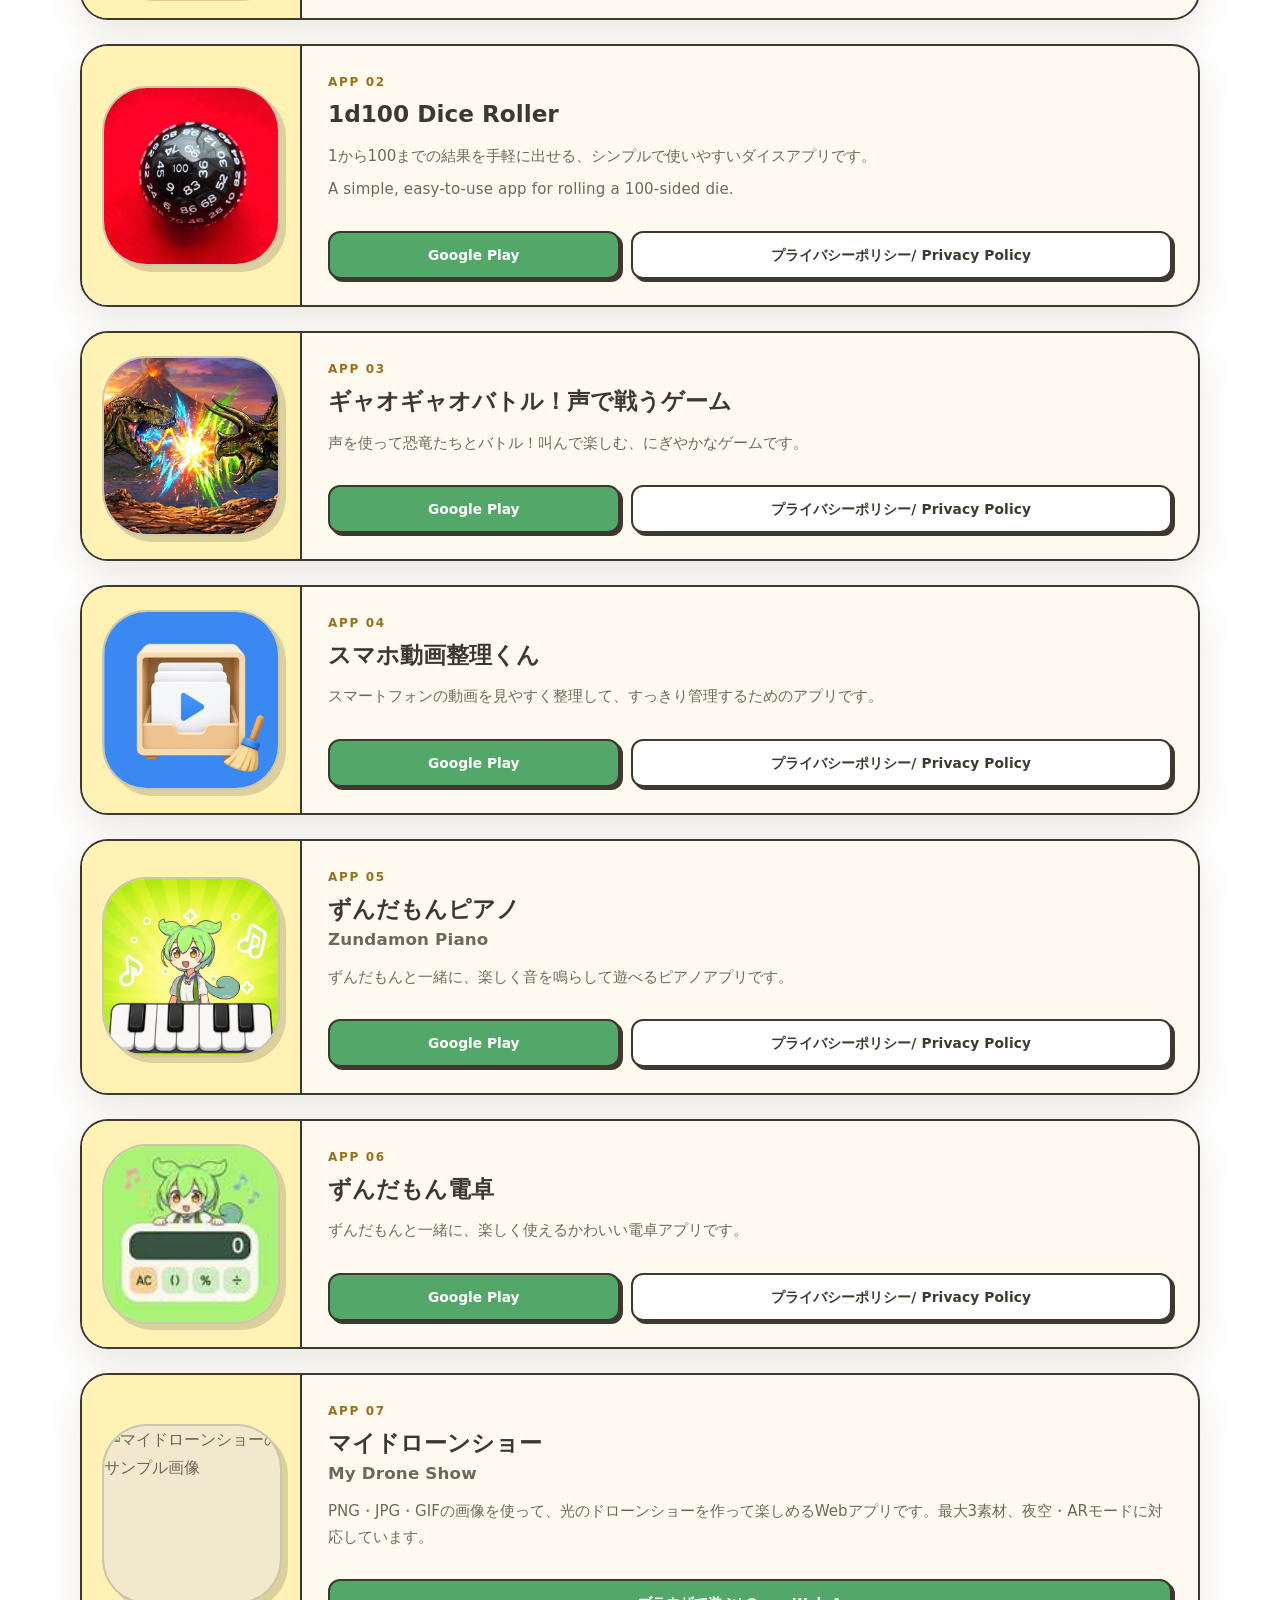
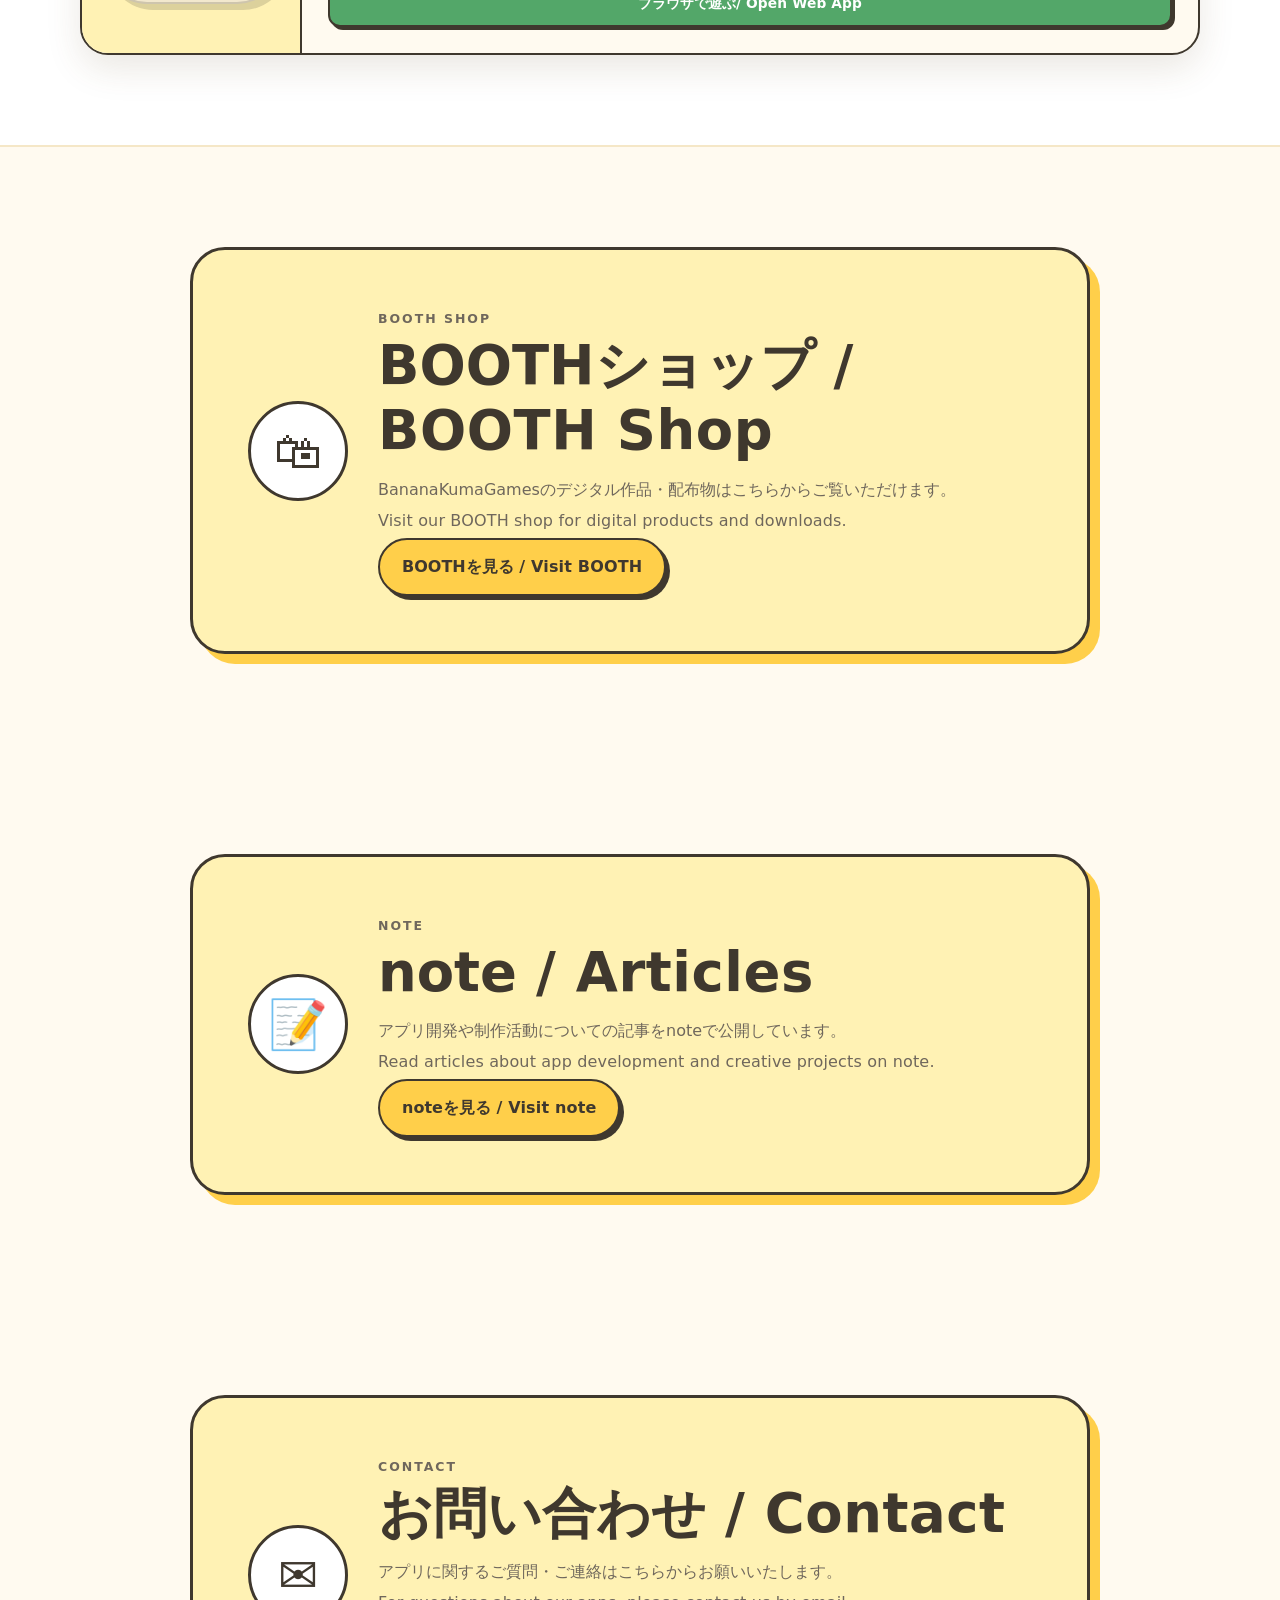
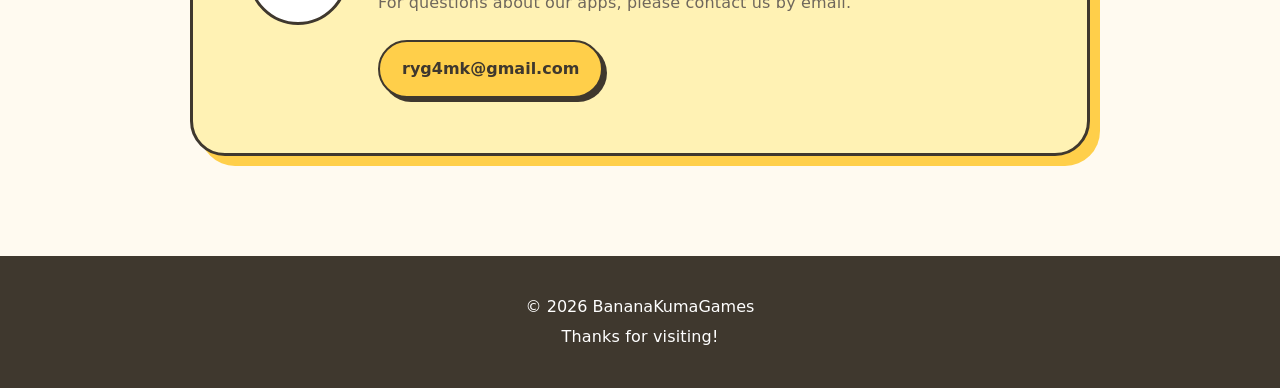
==== commit 0f6fad1d: "Add note link to homepage" ====
--- a/index.html
+++ b/index.html
@@ -18,6 +18,7 @@
       <nav aria-label="メインナビゲーション">
         <a href="#apps">Apps</a>
         <a href="#shop">BOOTH</a>
+        <a href="#note">Note</a>
         <a href="#contact">Contact</a>
       </nav>
     </div>
@@ -171,6 +172,19 @@
       </div>
     </section>
 
+    <section class="contact-section" id="note" aria-labelledby="note-title">
+      <div class="contact-card">
+        <span class="contact-icon" aria-hidden="true">📝</span>
+        <div>
+          <p class="eyebrow">NOTE</p>
+          <h2 id="note-title">note <span lang="en">/ Articles</span></h2>
+          <p>アプリ開発や制作活動についての記事をnoteで公開しています。</p>
+          <p lang="en">Read articles about app development and creative projects on note.</p>
+          <a class="primary-button" href="https://note.com/imroo_x" target="_blank" rel="noopener noreferrer">noteを見る <span lang="en">/ Visit note</span></a>
+        </div>
+      </div>
+    </section>
+
     <section class="contact-section" id="contact" aria-labelledby="contact-title">
       <div class="contact-card">
         <span class="contact-icon" aria-hidden="true">✉</span>
--- a/css/style.css
+++ b/css/style.css
@@ -293,6 +293,10 @@
   padding-top: 22px;
 }
 
+.app-links.single-link {
+  grid-template-columns: 1fr;
+}
+
 .store-link,
 .policy-link,
 .store-status {
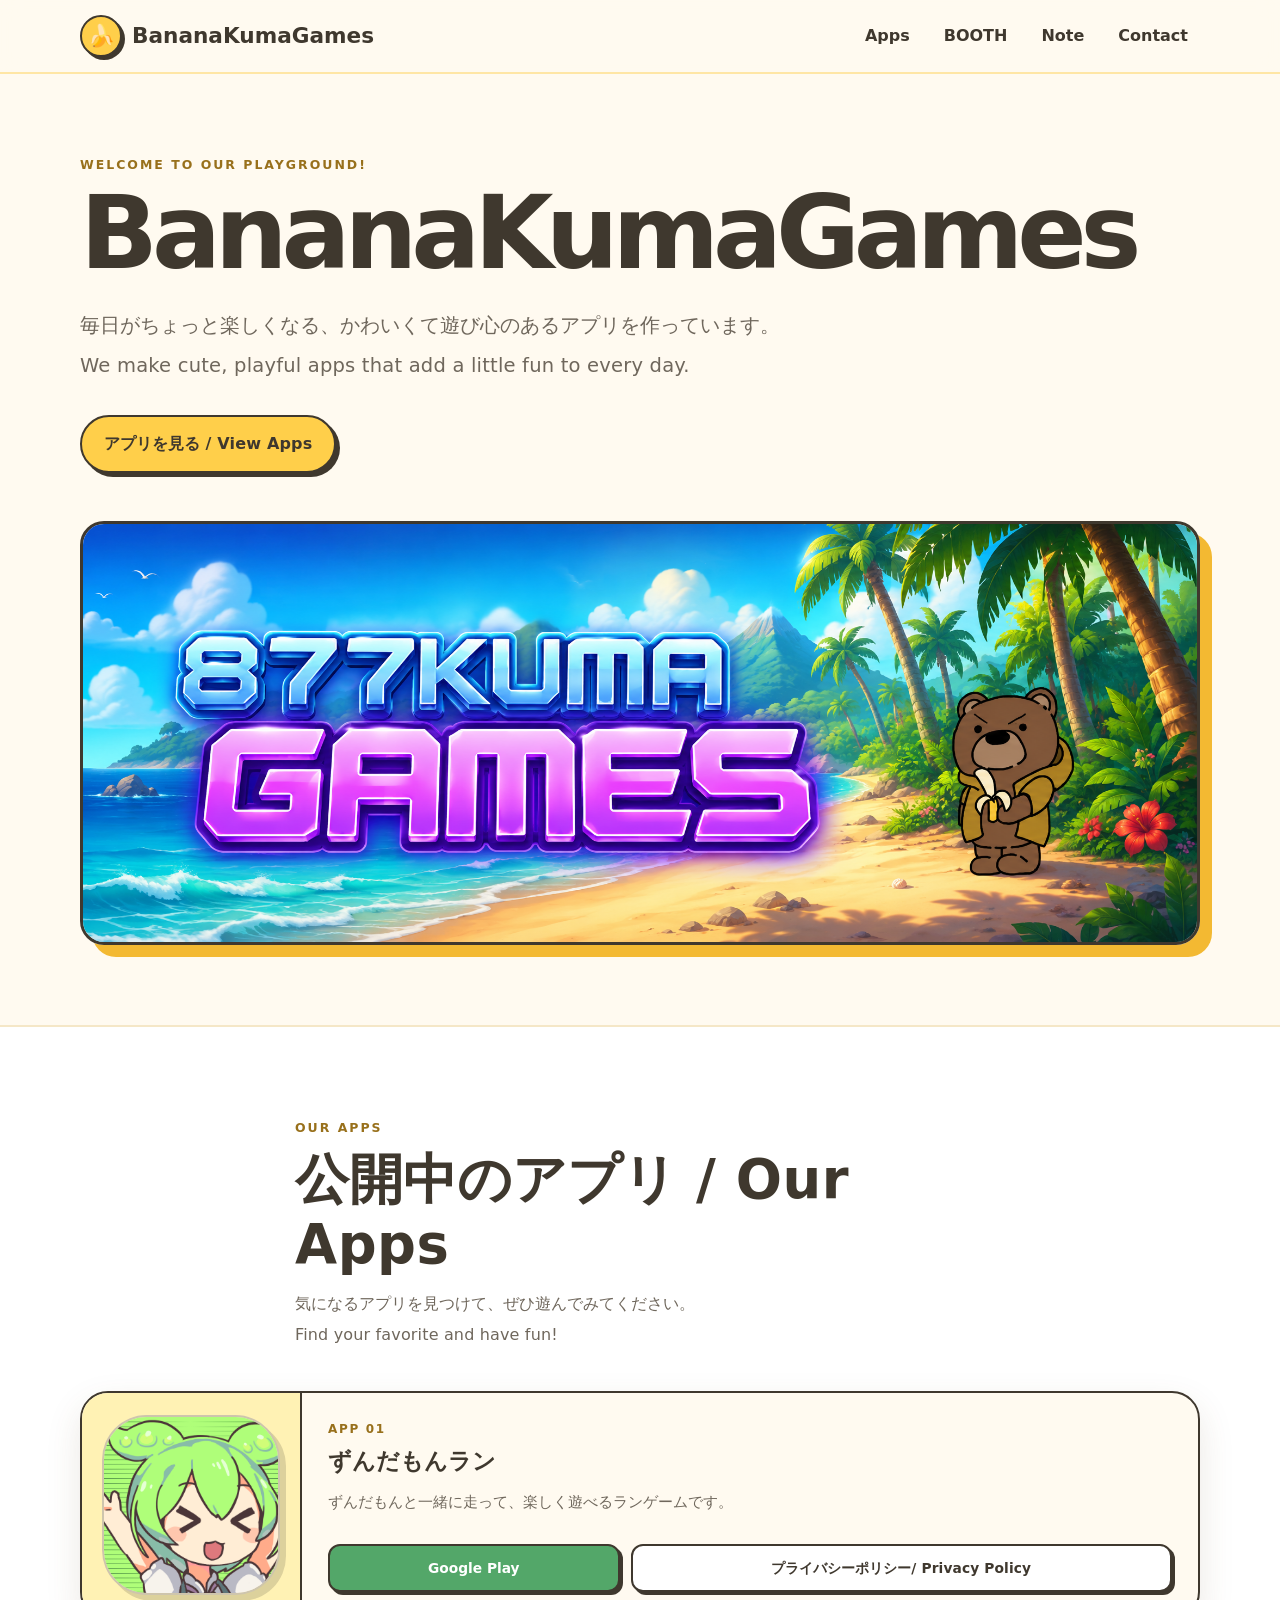
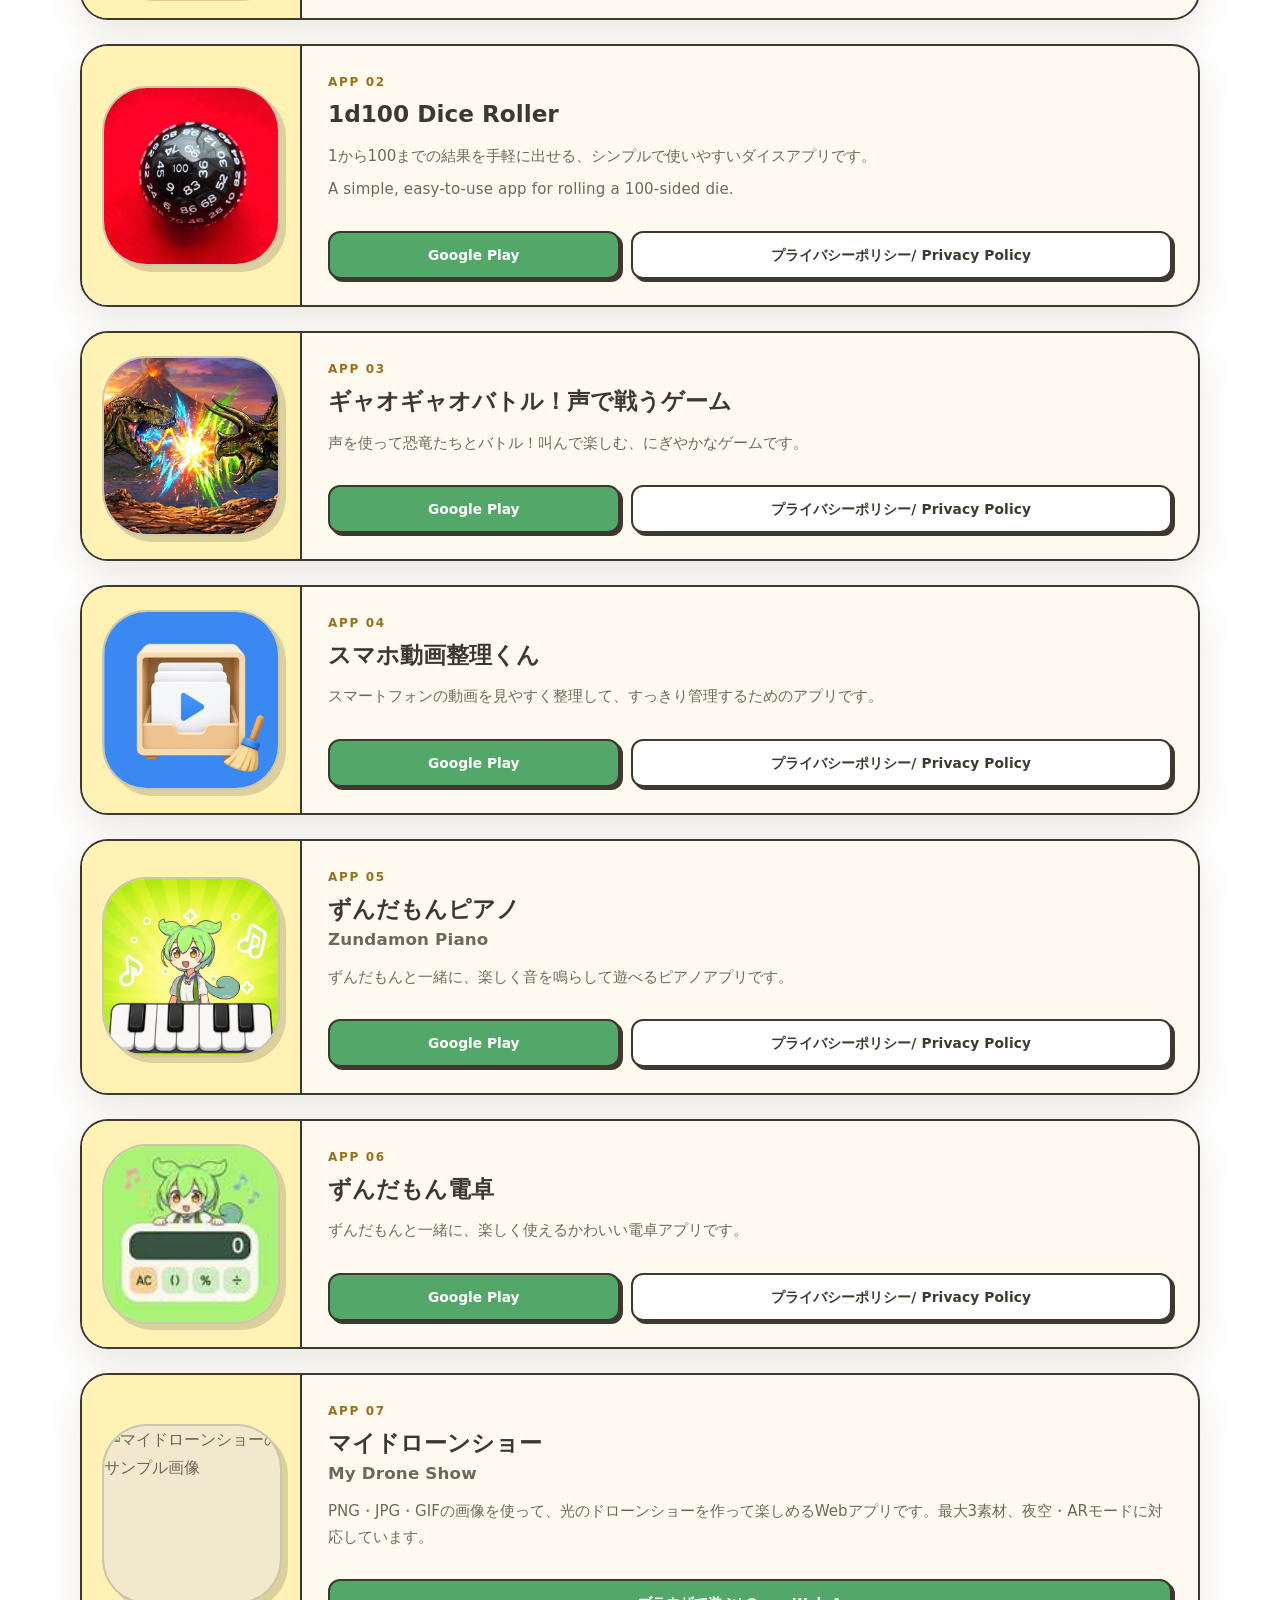
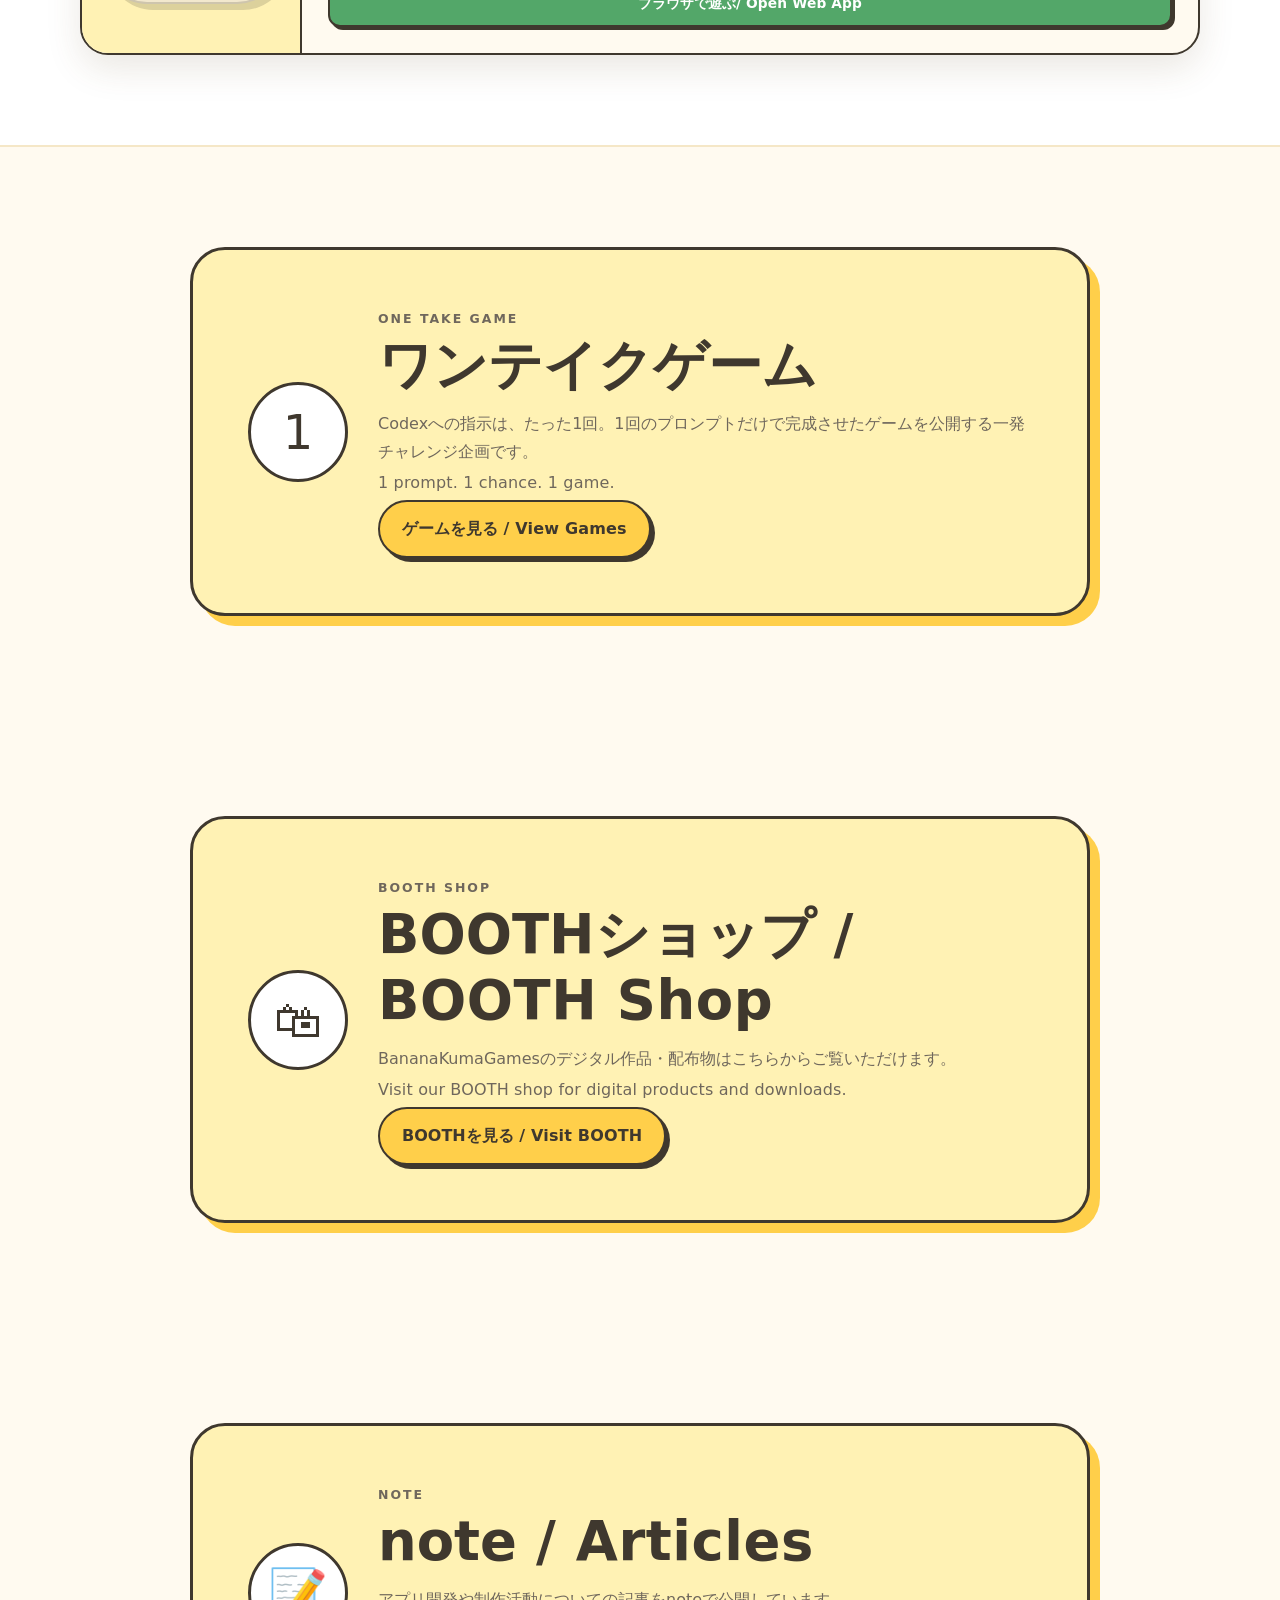
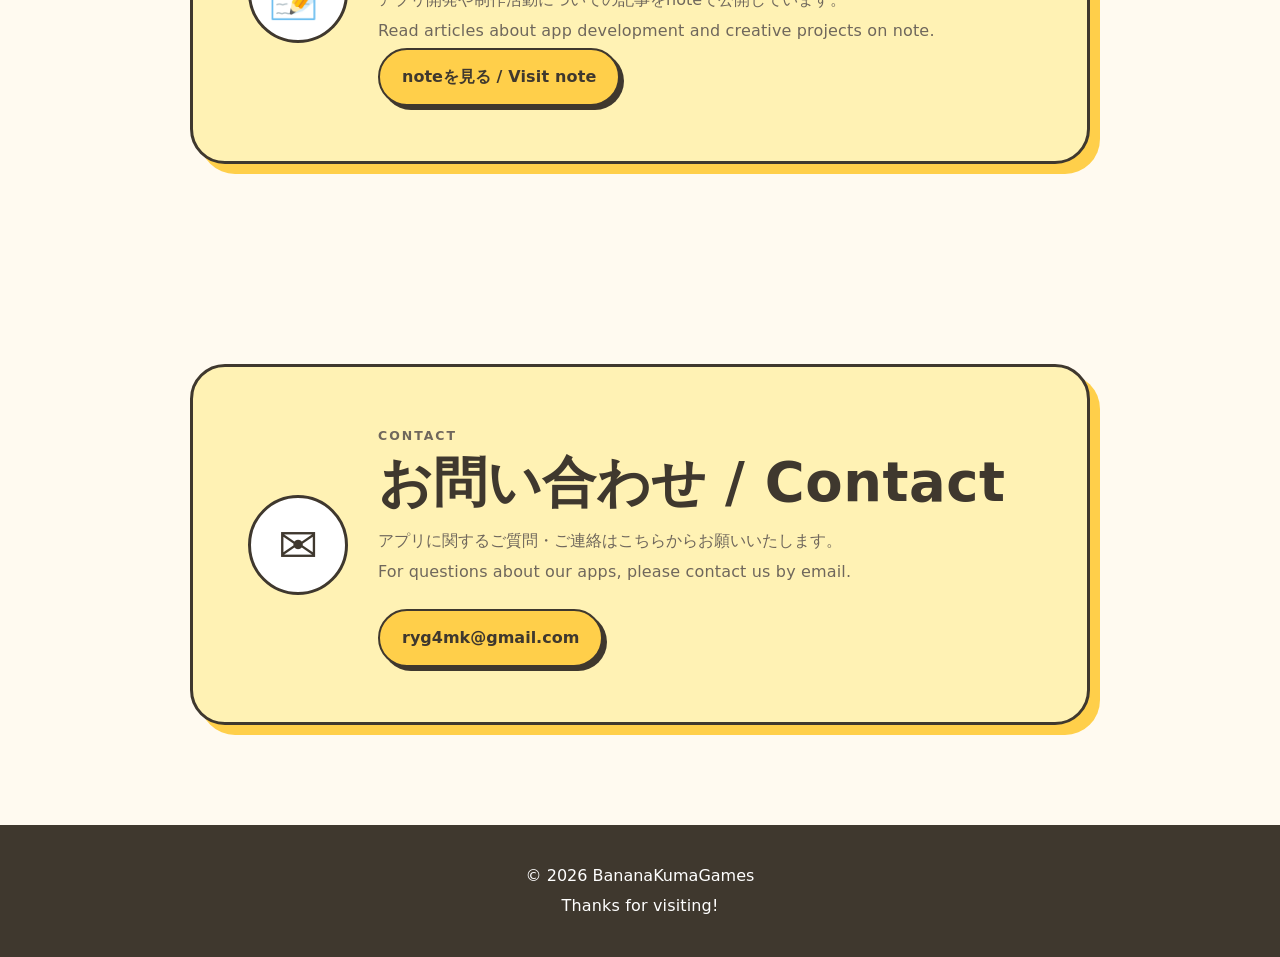
==== commit d2cf00de: "Link ONE TAKE GAME from homepage" ====
--- a/index.html
+++ b/index.html
@@ -159,6 +159,19 @@
       </div>
     </section>
 
+    <section class="contact-section" id="one-take" aria-labelledby="one-take-title">
+      <div class="contact-card">
+        <span class="contact-icon" aria-hidden="true">1</span>
+        <div>
+          <p class="eyebrow">ONE TAKE GAME</p>
+          <h2 id="one-take-title">ワンテイクゲーム</h2>
+          <p>Codexへの指示は、たった1回。1回のプロンプトだけで完成させたゲームを公開する一発チャレンジ企画です。</p>
+          <p lang="en">1 prompt. 1 chance. 1 game.</p>
+          <a class="primary-button" href="one-take-game/">ゲームを見る <span lang="en">/ View Games</span></a>
+        </div>
+      </div>
+    </section>
+
     <section class="contact-section" id="shop" aria-labelledby="shop-title">
       <div class="contact-card">
         <span class="contact-icon" aria-hidden="true">🛍</span>
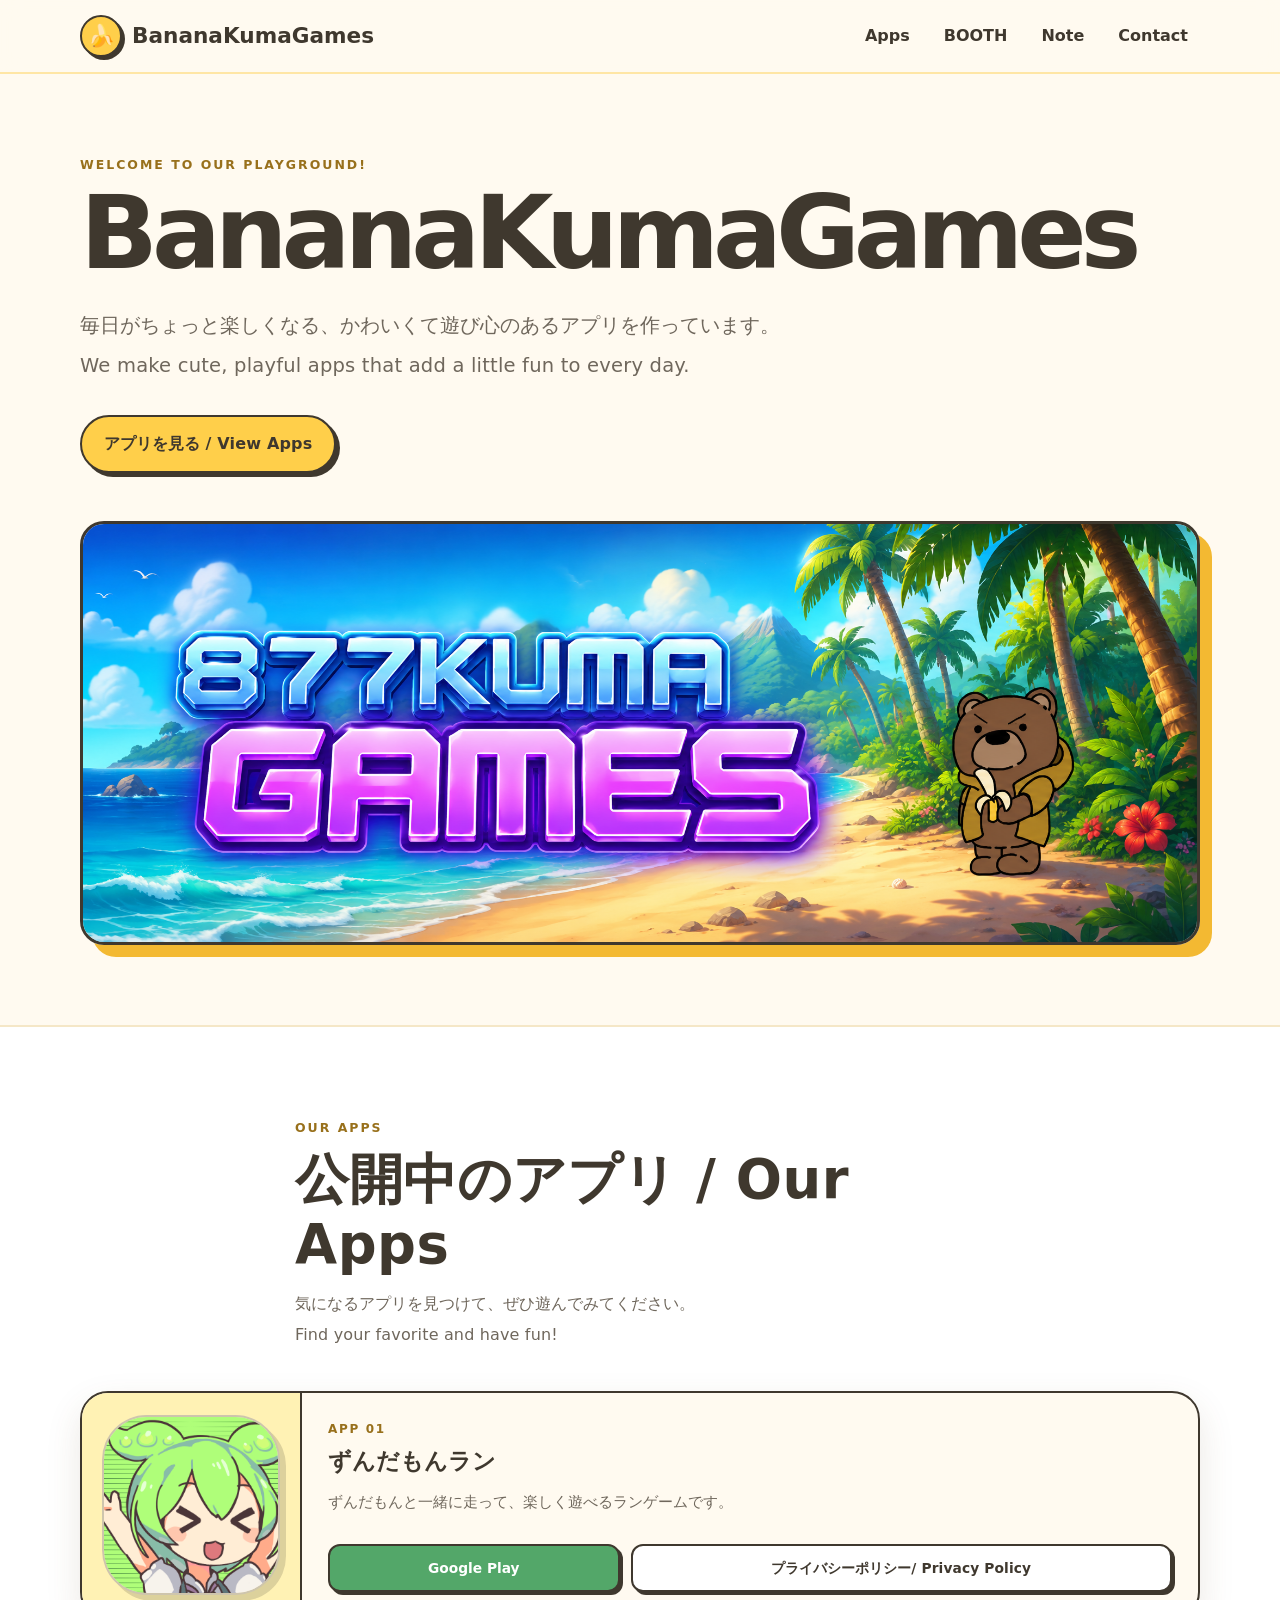
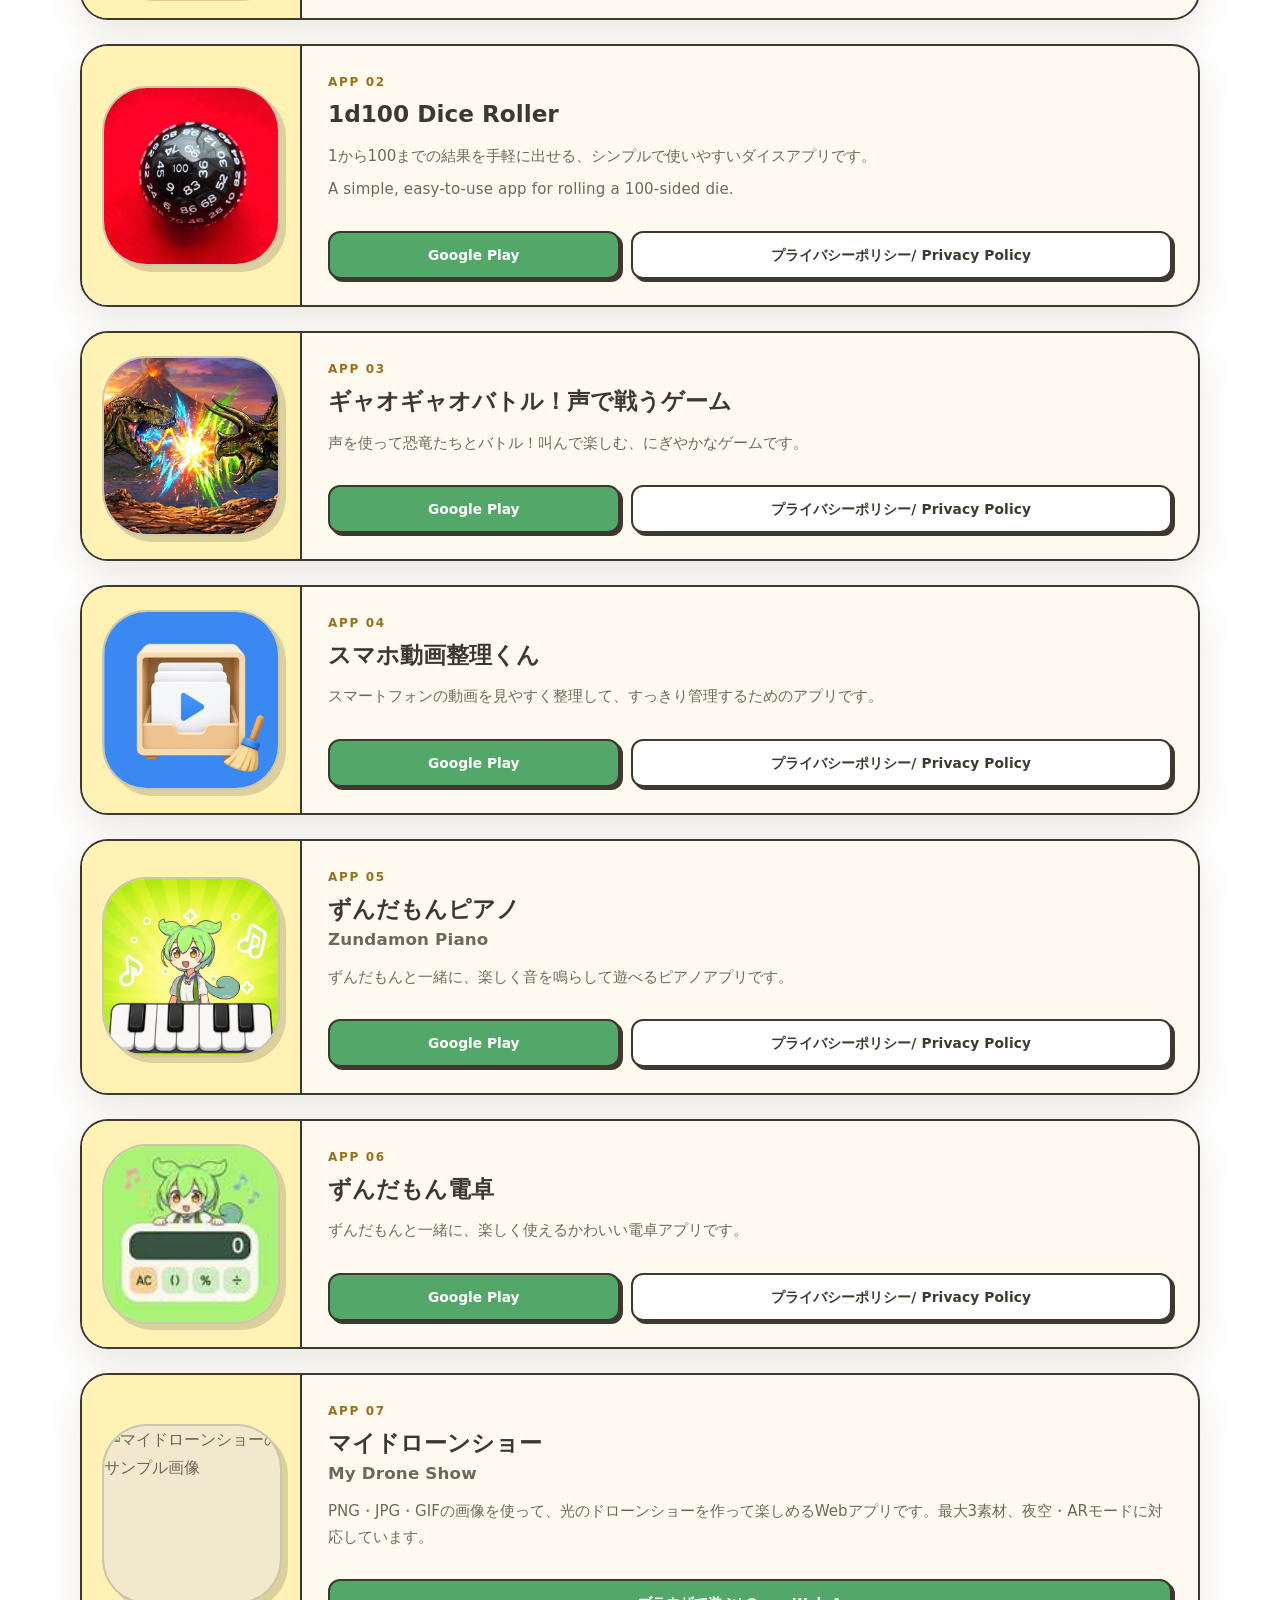
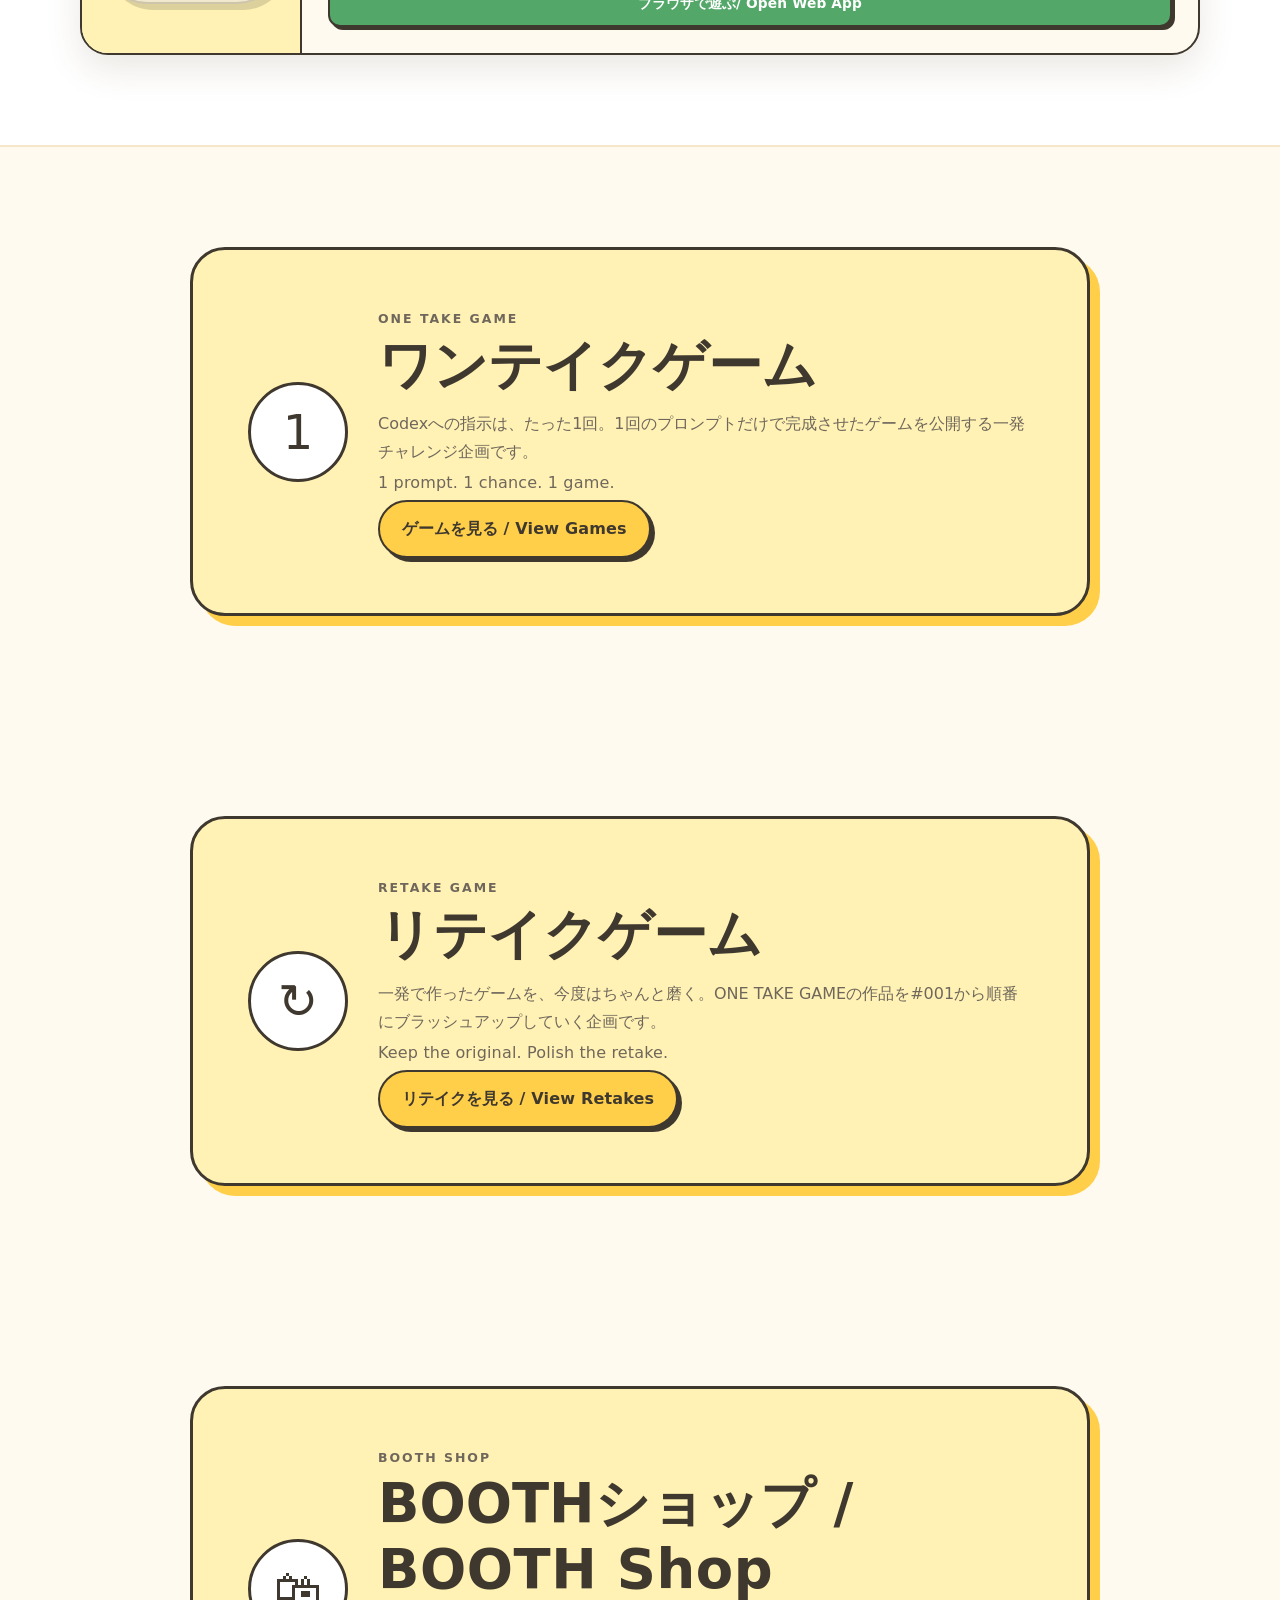
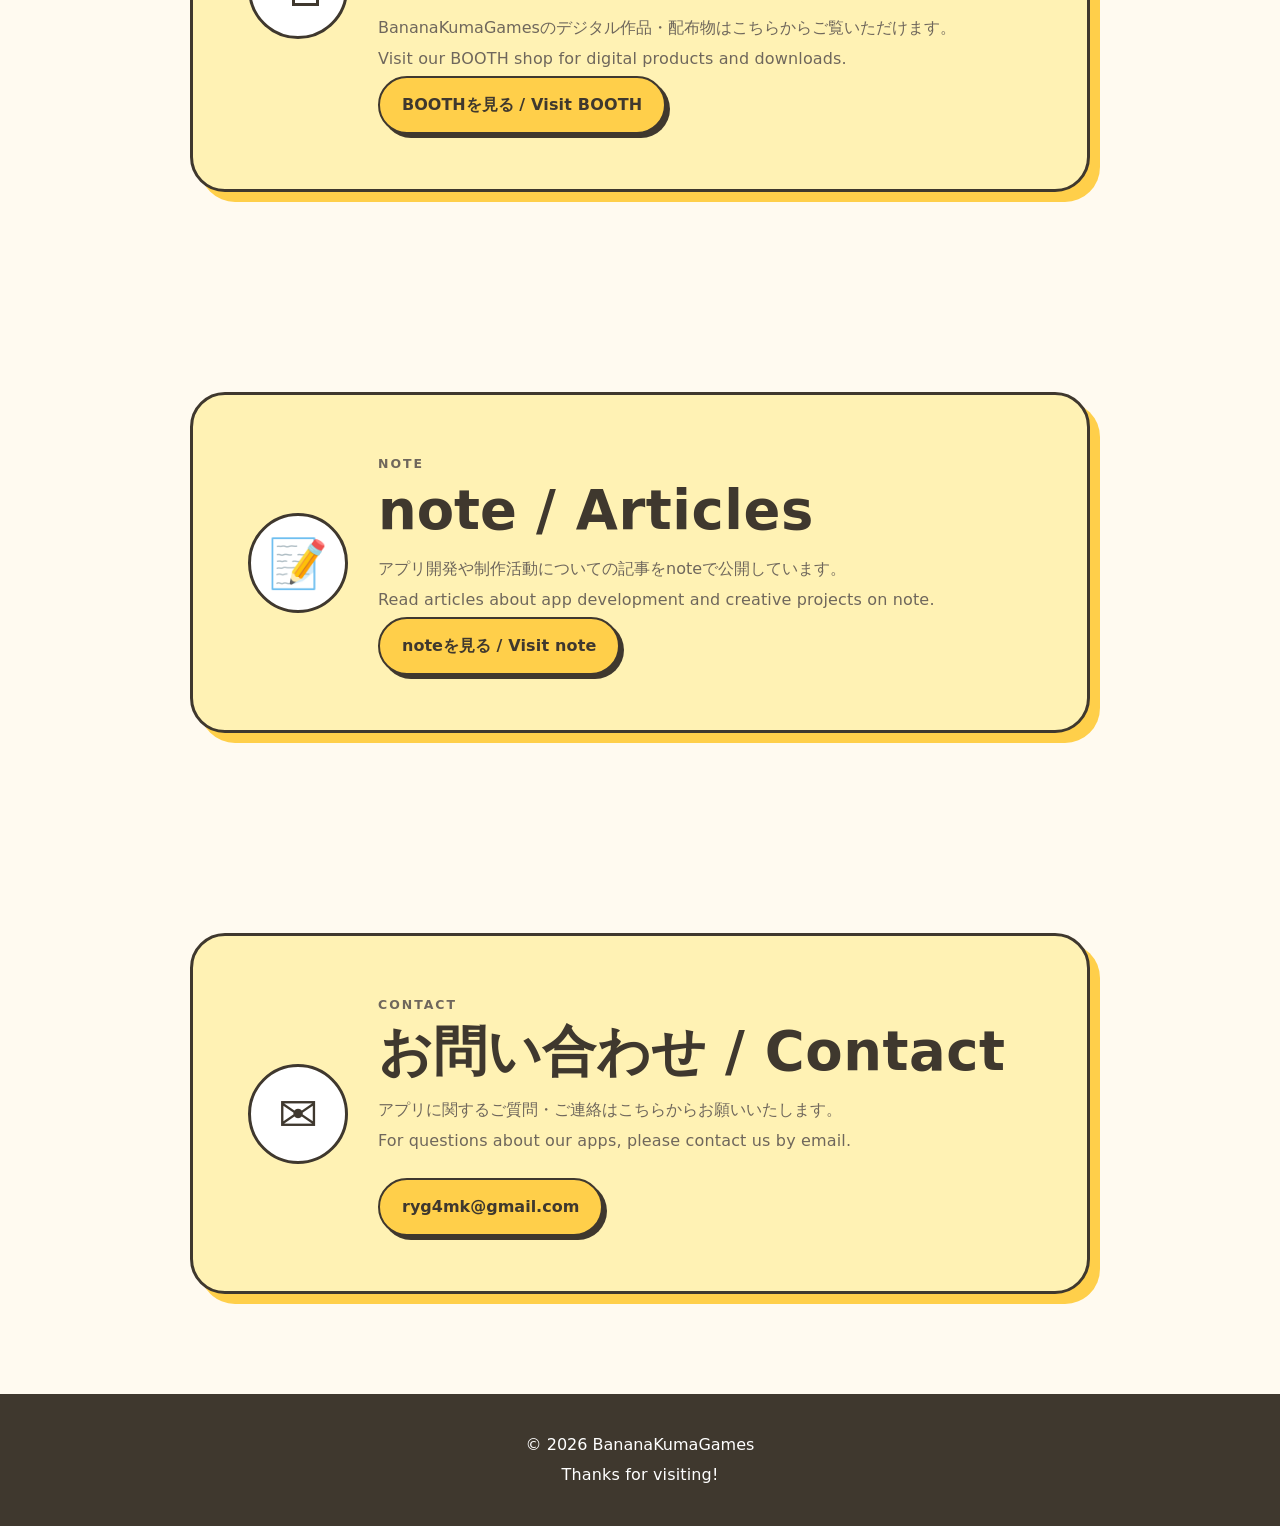
==== commit 88a2edf5: "Add RETAKE GAME section to homepage" ====
--- a/index.html
+++ b/index.html
@@ -172,6 +172,19 @@
       </div>
     </section>
 
+    <section class="contact-section" id="retake" aria-labelledby="retake-title">
+      <div class="contact-card">
+        <span class="contact-icon" aria-hidden="true">↻</span>
+        <div>
+          <p class="eyebrow">RETAKE GAME</p>
+          <h2 id="retake-title">リテイクゲーム</h2>
+          <p>一発で作ったゲームを、今度はちゃんと磨く。ONE TAKE GAMEの作品を#001から順番にブラッシュアップしていく企画です。</p>
+          <p lang="en">Keep the original. Polish the retake.</p>
+          <a class="primary-button" href="retake-game/">リテイクを見る <span lang="en">/ View Retakes</span></a>
+        </div>
+      </div>
+    </section>
+
     <section class="contact-section" id="shop" aria-labelledby="shop-title">
       <div class="contact-card">
         <span class="contact-icon" aria-hidden="true">🛍</span>
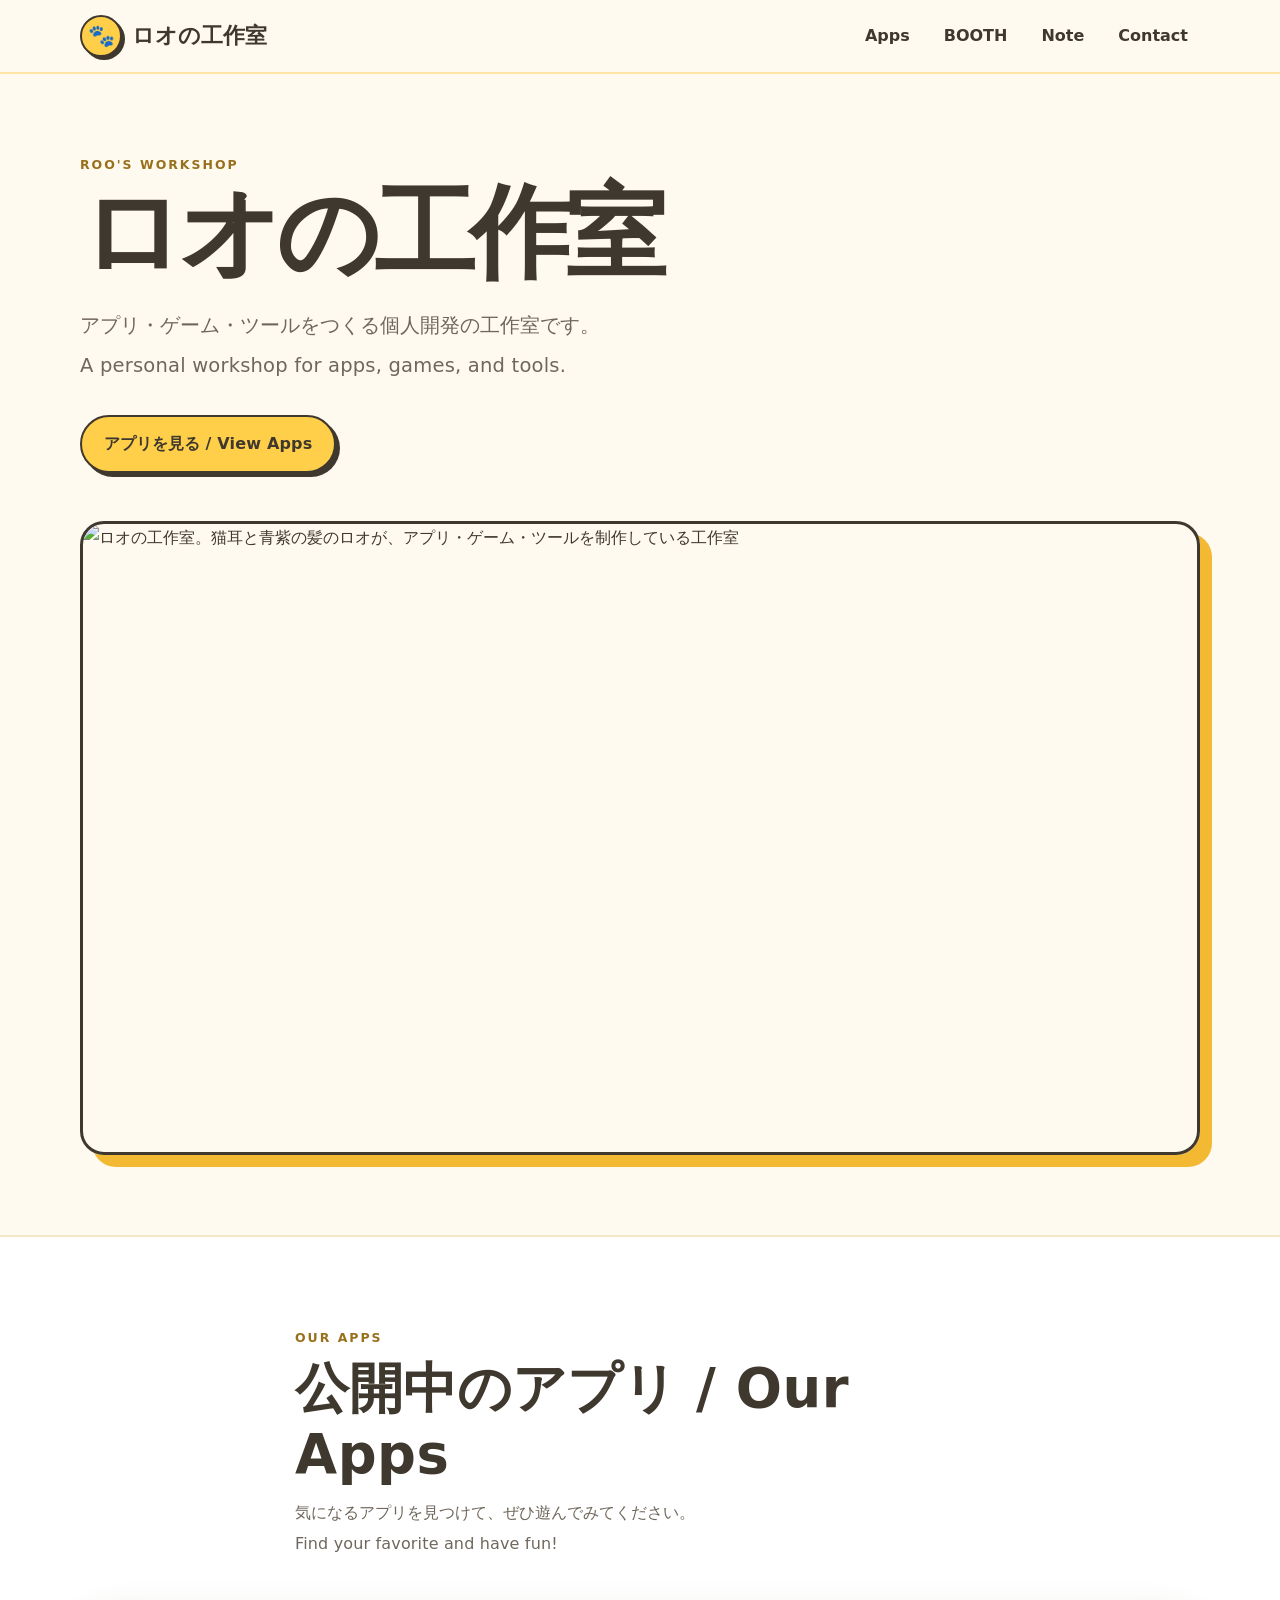
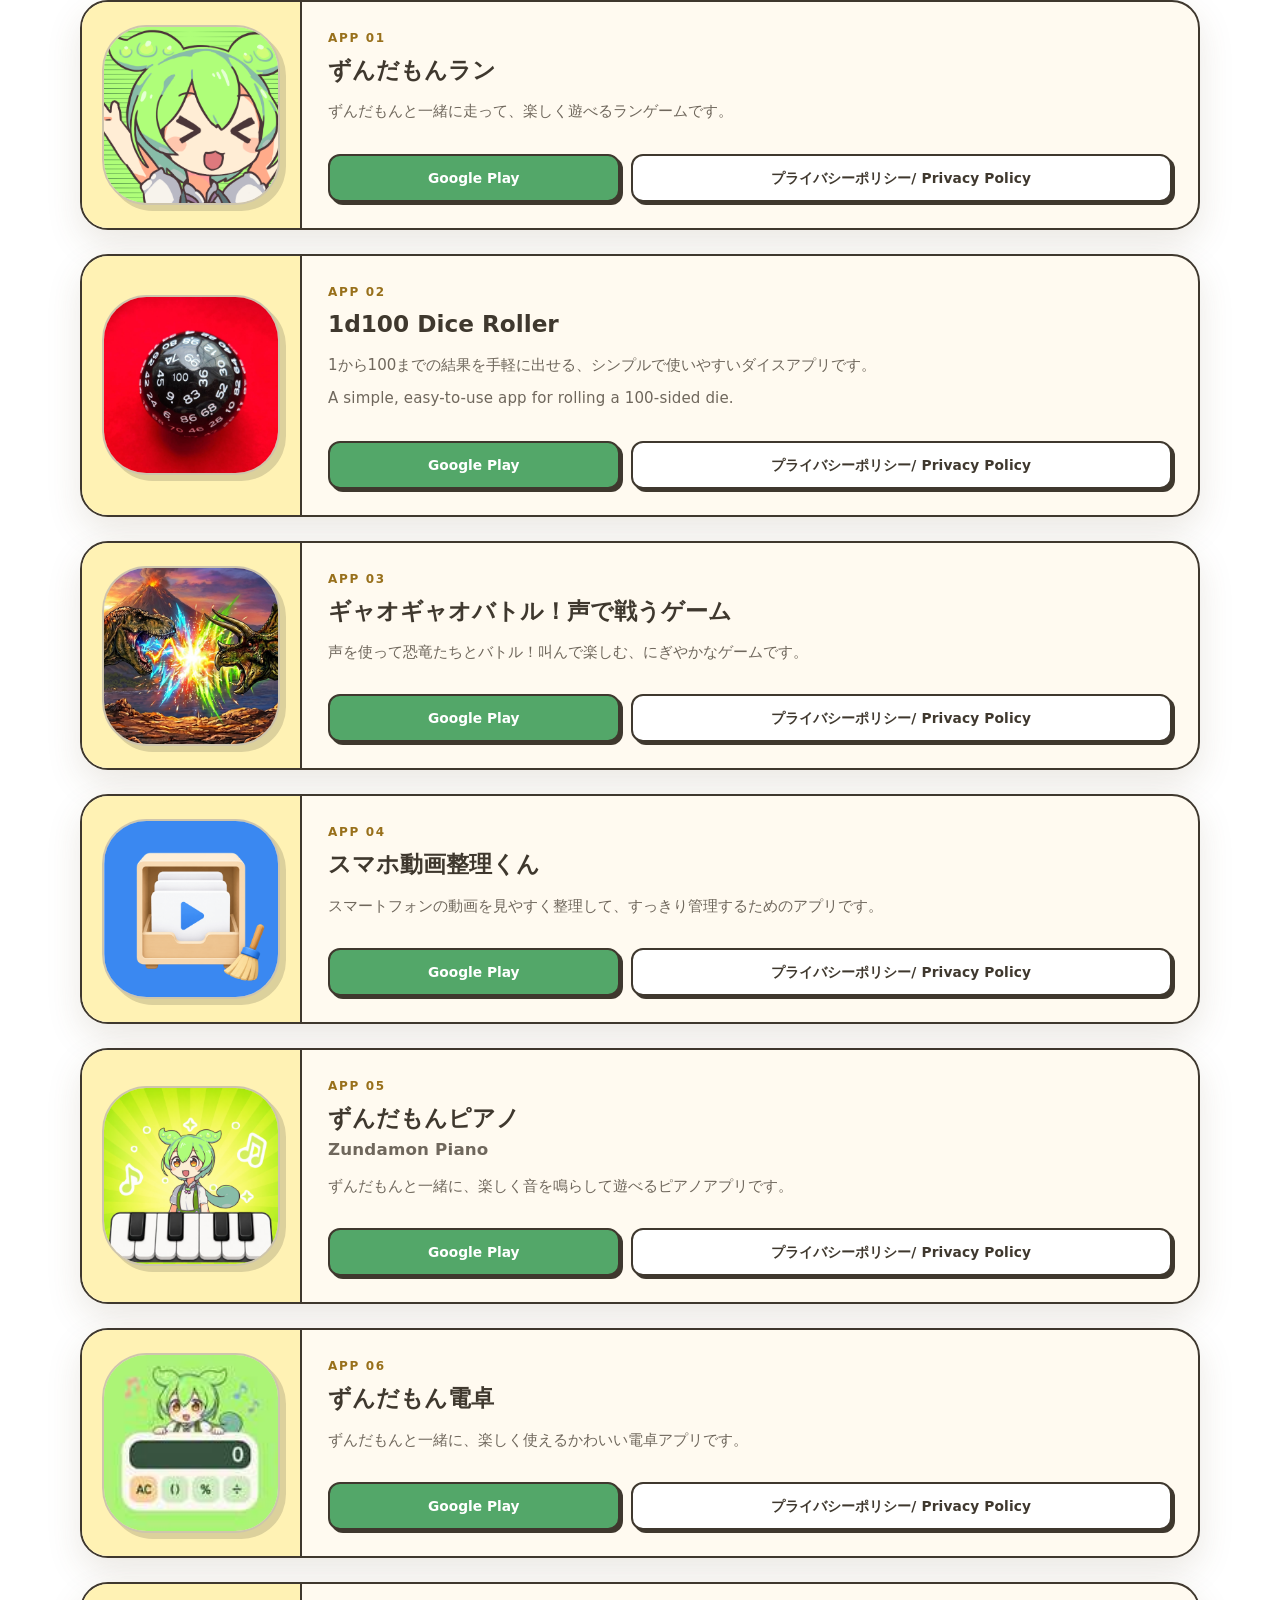
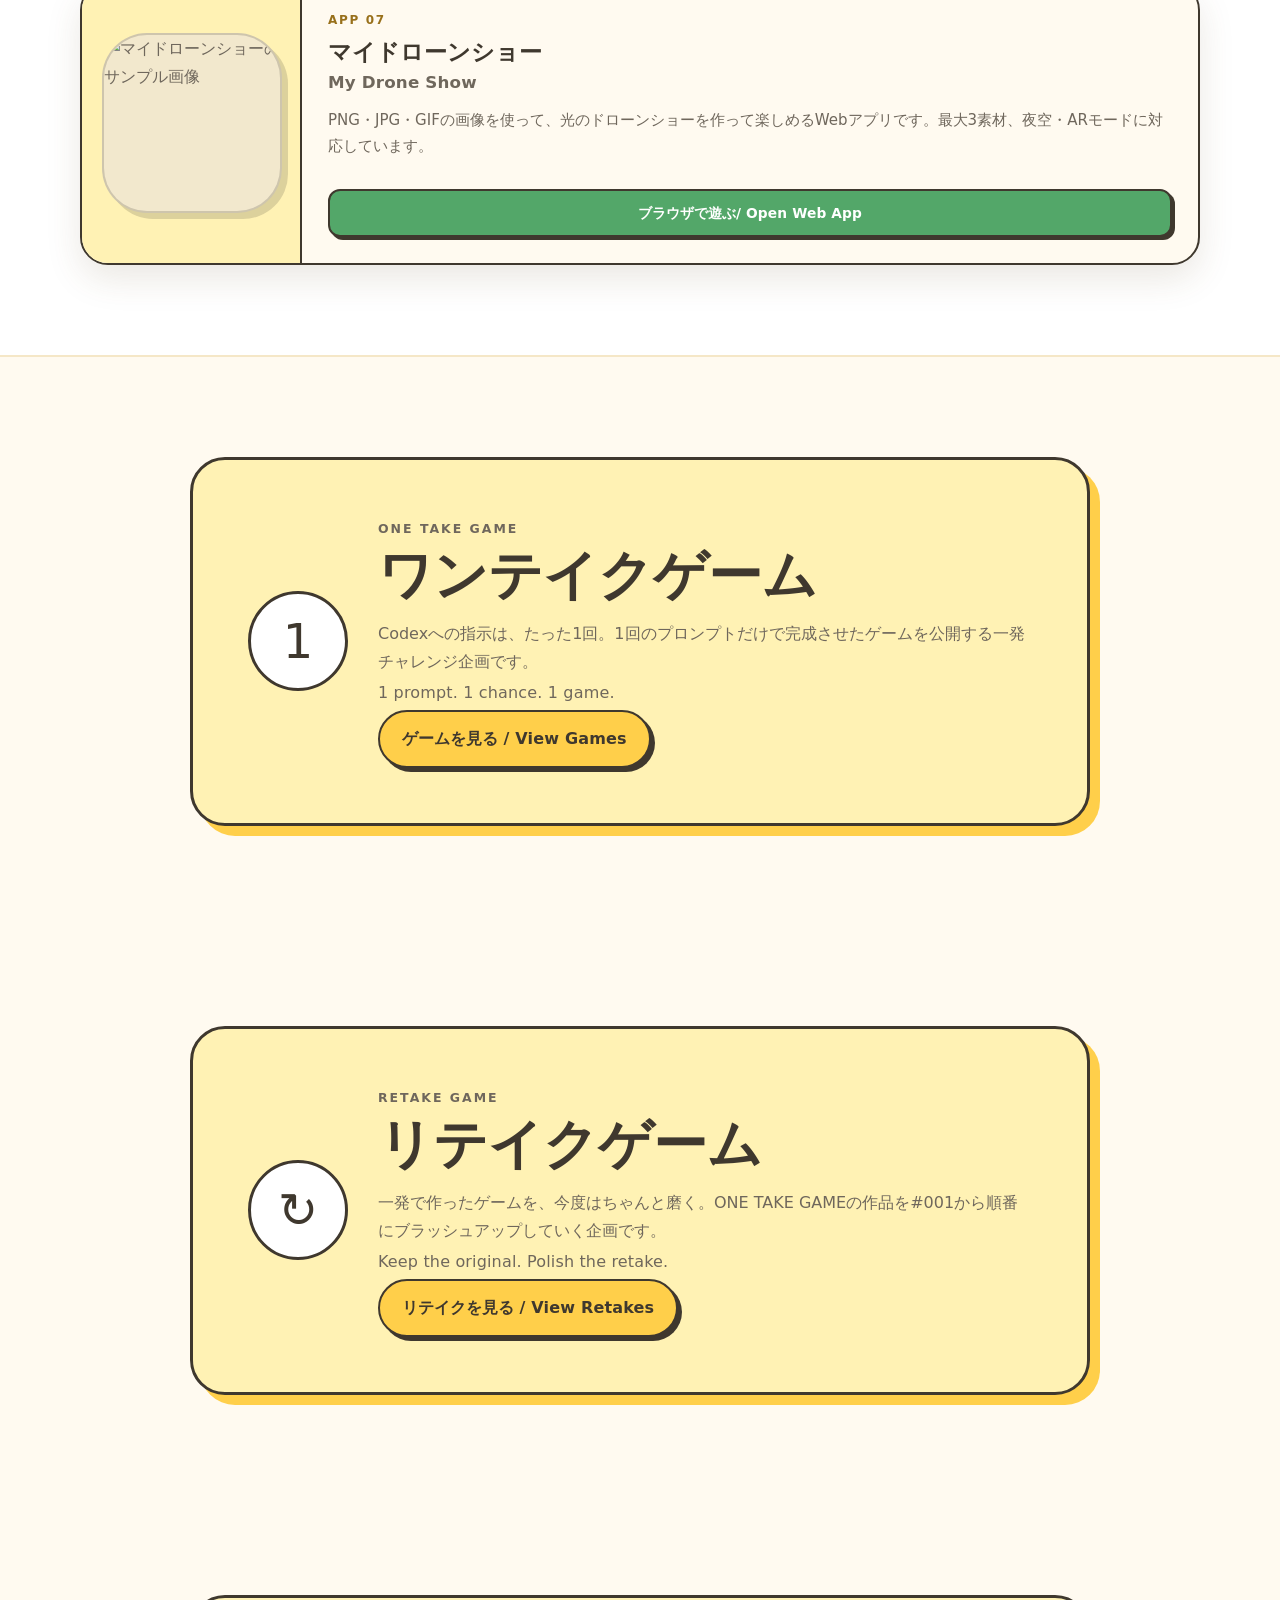
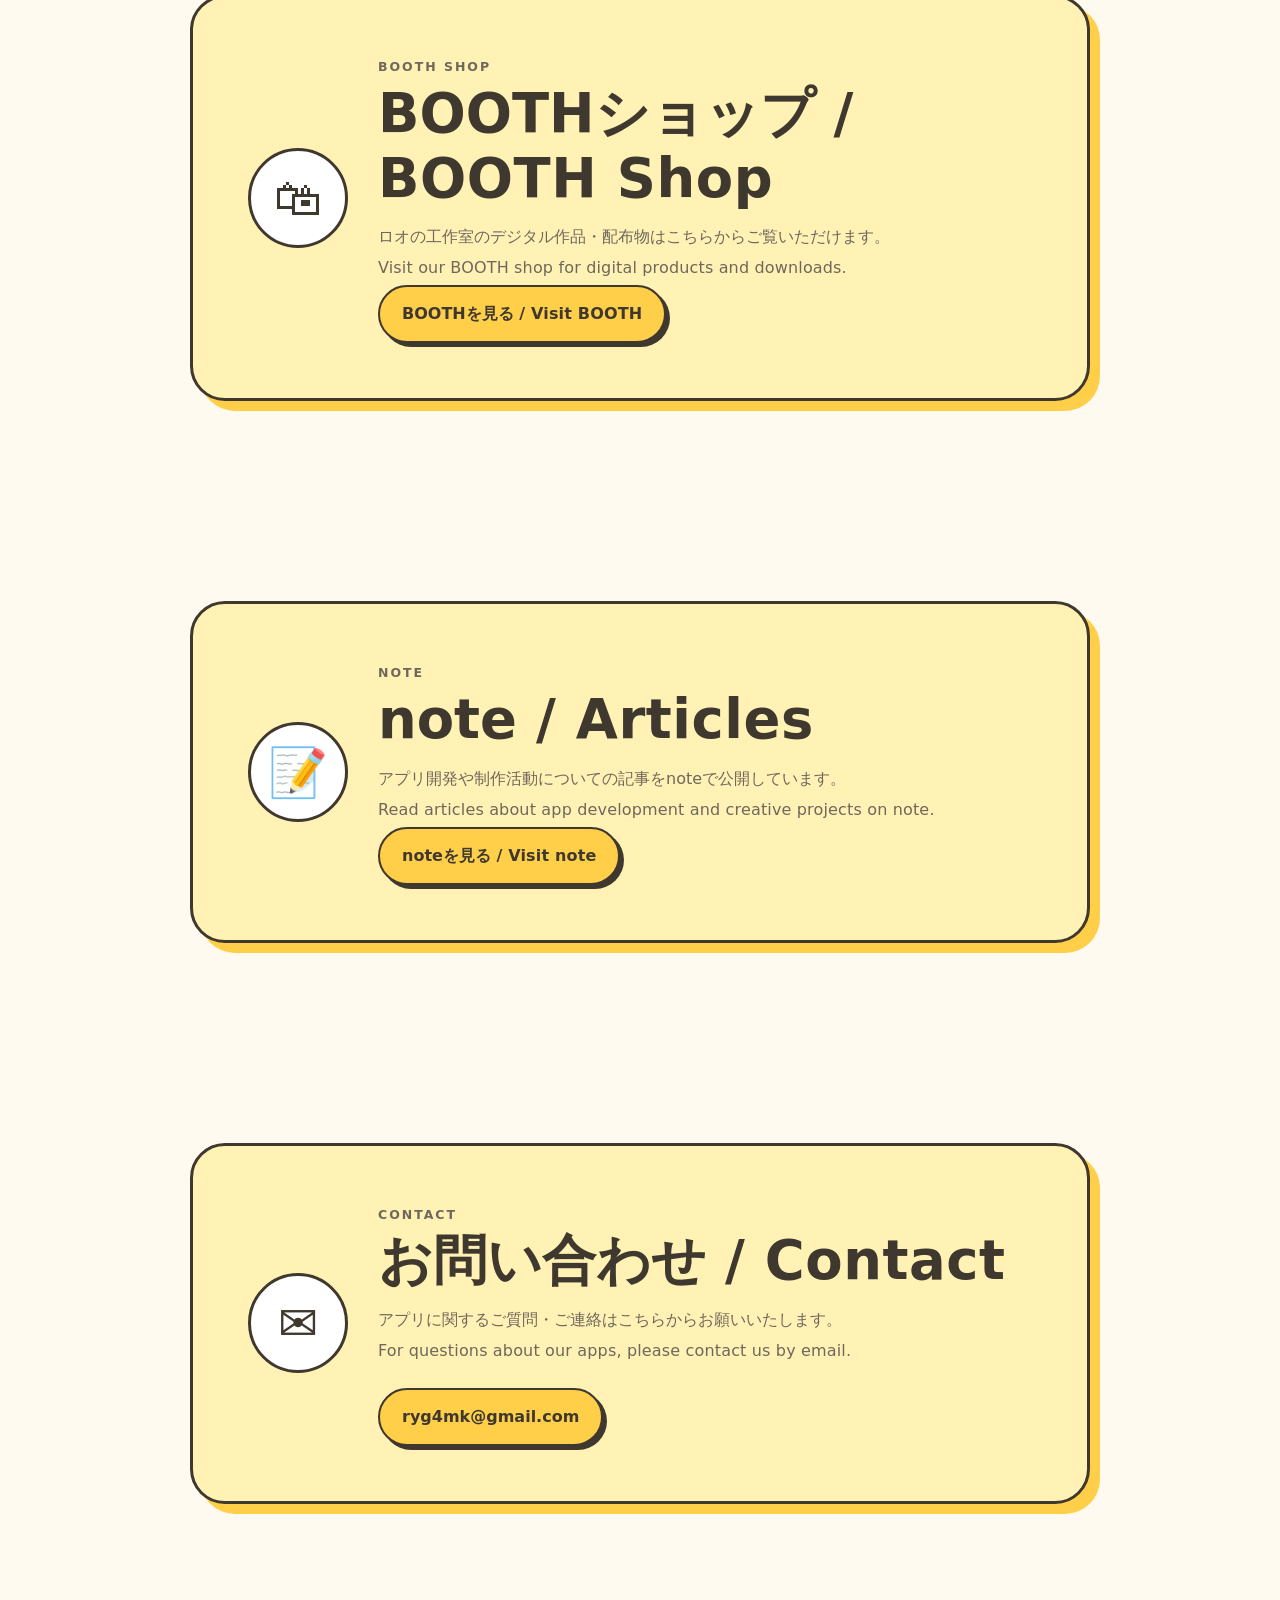
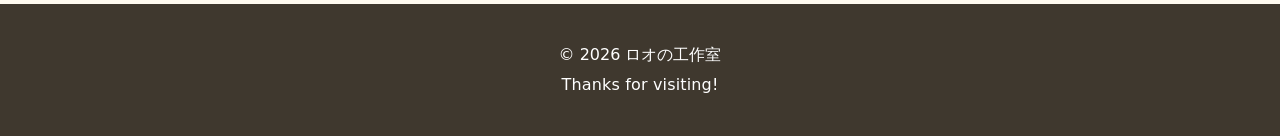
==== commit d204e8f9: "Rebrand homepage as Roo's Workshop" ====
--- a/index.html
+++ b/index.html
@@ -3,17 +3,17 @@
 <head>
   <meta charset="UTF-8">
   <meta name="viewport" content="width=device-width, initial-scale=1">
-  <meta name="description" content="BananaKumaGames公式サイト。スマホアプリやゲーム、BOOTH作品を公開しています。">
-  <meta name="theme-color" content="#ffcf4a">
-  <title>BananaKumaGames | Official Website</title>
+  <meta name="description" content="ロオの工作室。アプリ・ゲーム・ツールをつくる個人開発の工作室です。">
+  <meta name="theme-color" content="#b8c0f2">
+  <title>ロオの工作室 | Roo's Workshop</title>
   <link rel="stylesheet" href="css/style.css">
 </head>
-<body>
+<body class="home-page">
   <header class="site-header">
     <div class="header-inner">
-      <a class="brand" href="#top" aria-label="BananaKumaGames トップへ">
-        <span class="brand-mark" aria-hidden="true">🍌</span>
-        <span>BananaKumaGames</span>
+      <a class="brand" href="#top" aria-label="ロオの工作室 トップへ">
+        <span class="brand-mark" aria-hidden="true">🐾</span>
+        <span>ロオの工作室</span>
       </a>
       <nav aria-label="メインナビゲーション">
         <a href="#apps">Apps</a>
@@ -27,20 +27,20 @@
   <main id="top">
     <section class="hero" aria-labelledby="hero-title">
       <div class="hero-content">
-        <p class="eyebrow">WELCOME TO OUR PLAYGROUND!</p>
-        <h1 id="hero-title">BananaKumaGames</h1>
+        <p class="eyebrow">ROO'S WORKSHOP</p>
+        <h1 id="hero-title">ロオの工作室</h1>
         <p class="hero-copy">
-          毎日がちょっと楽しくなる、かわいくて遊び心のあるアプリを作っています。
-          <span lang="en">We make cute, playful apps that add a little fun to every day.</span>
+          アプリ・ゲーム・ツールをつくる個人開発の工作室です。
+          <span lang="en">A personal workshop for apps, games, and tools.</span>
         </p>
         <a class="primary-button" href="#apps">アプリを見る <span lang="en">/ View Apps</span></a>
       </div>
       <img
         class="hero-image"
-        src="images/bananakumagames_hero.png"
-        alt="BananaKumaGames"
-        width="2048"
-        height="768"
+        src="images/roo-workshop-hero.webp"
+        alt="ロオの工作室。猫耳と青紫の髪のロオが、アプリ・ゲーム・ツールを制作している工作室"
+        width="1000"
+        height="563"
       >
     </section>
 
@@ -191,7 +191,7 @@
         <div>
           <p class="eyebrow">BOOTH SHOP</p>
           <h2 id="shop-title">BOOTHショップ <span lang="en">/ BOOTH Shop</span></h2>
-          <p>BananaKumaGamesのデジタル作品・配布物はこちらからご覧いただけます。</p>
+          <p>ロオの工作室のデジタル作品・配布物はこちらからご覧いただけます。</p>
           <p lang="en">Visit our BOOTH shop for digital products and downloads.</p>
           <a class="primary-button" href="https://bananakumagames.booth.pm/" target="_blank" rel="noopener noreferrer">BOOTHを見る <span lang="en">/ Visit BOOTH</span></a>
         </div>
@@ -226,7 +226,7 @@
   </main>
 
   <footer>
-    <p>© 2026 BananaKumaGames</p>
+    <p>© 2026 ロオの工作室</p>
     <p lang="en">Thanks for visiting!</p>
   </footer>
 </body>
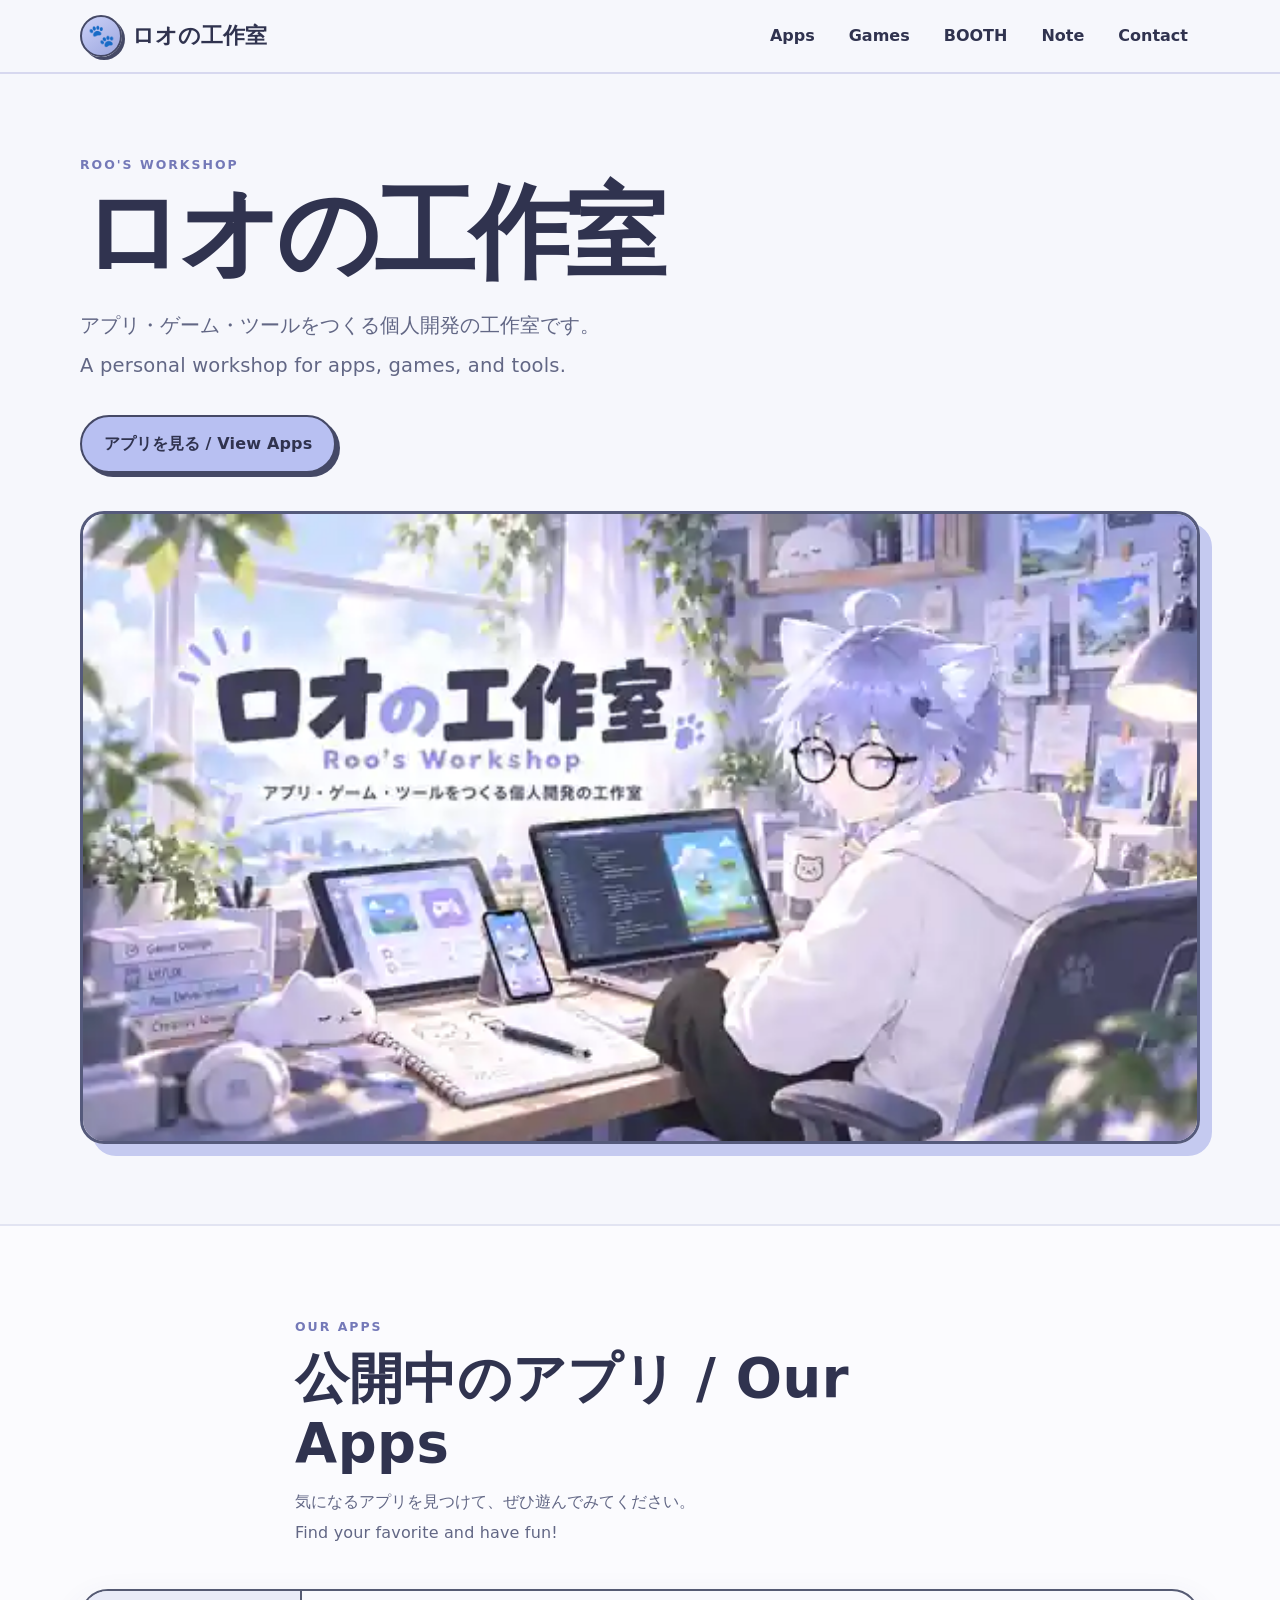
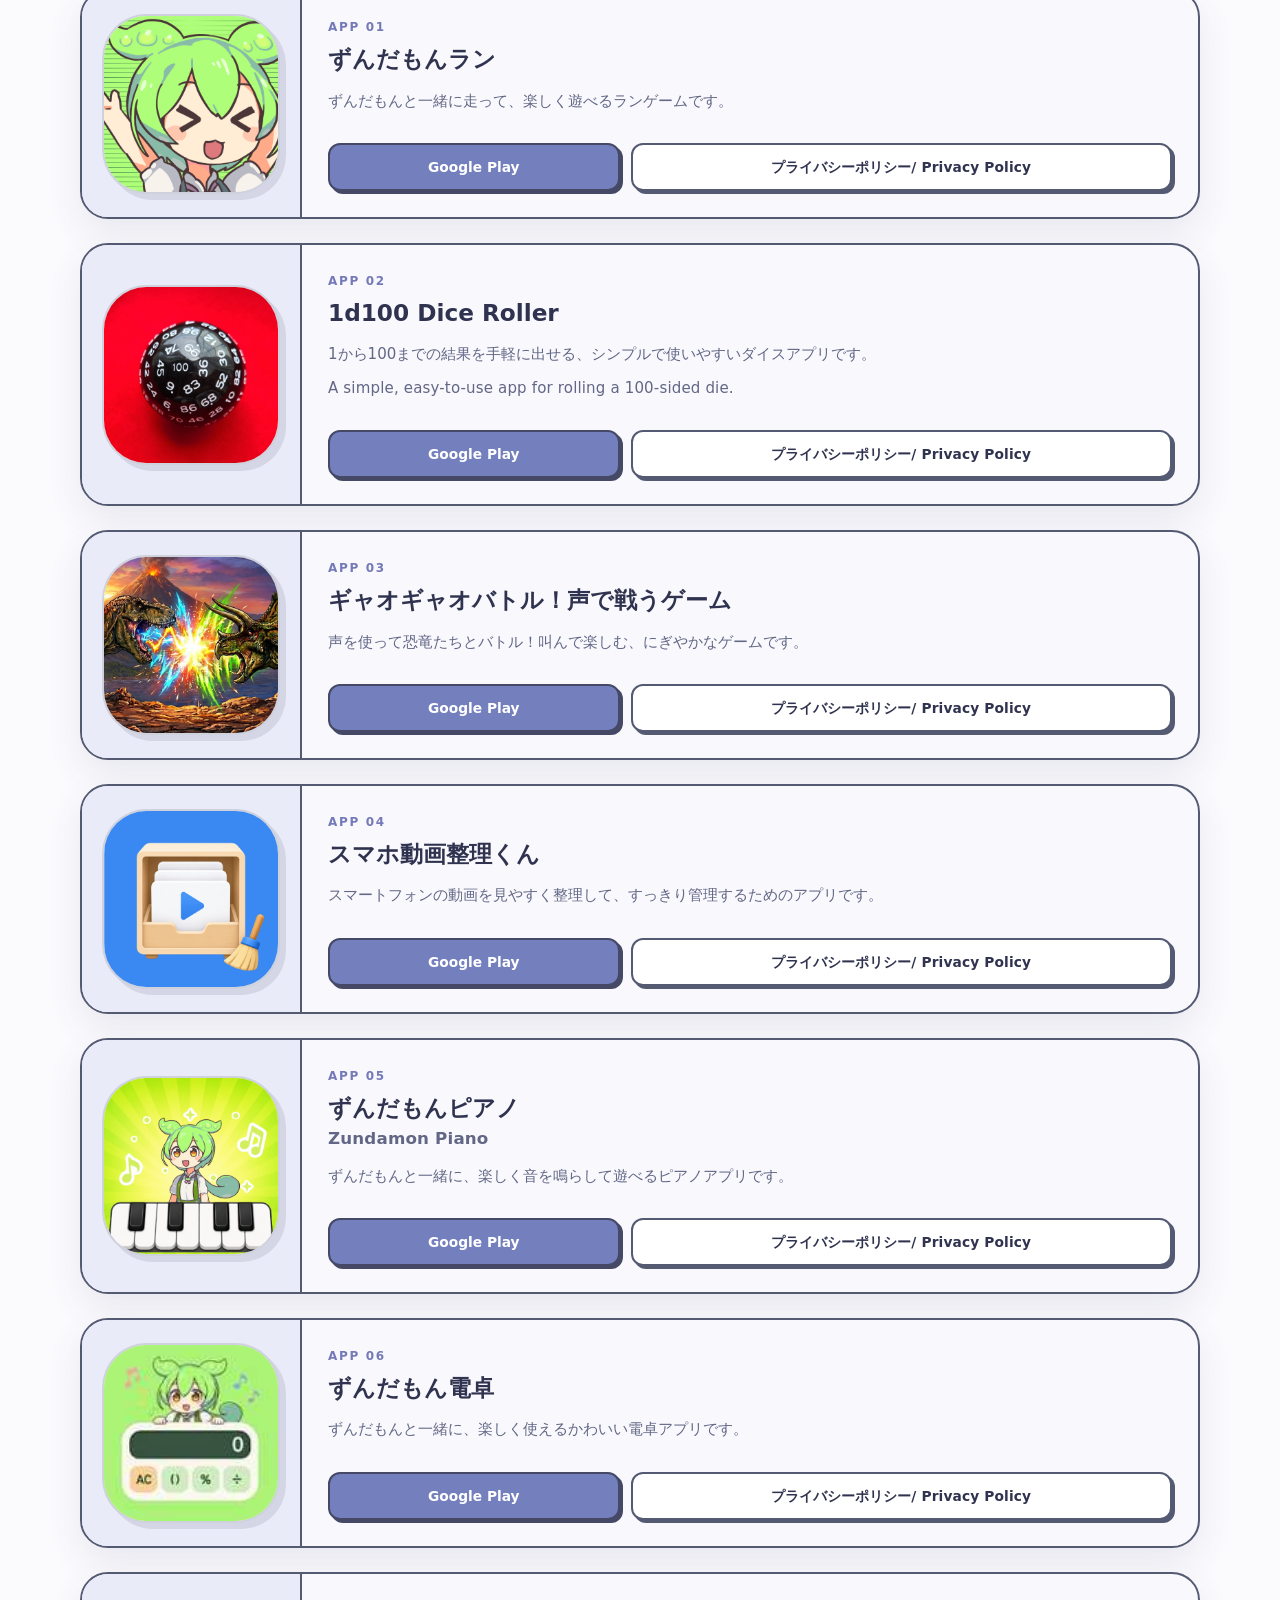
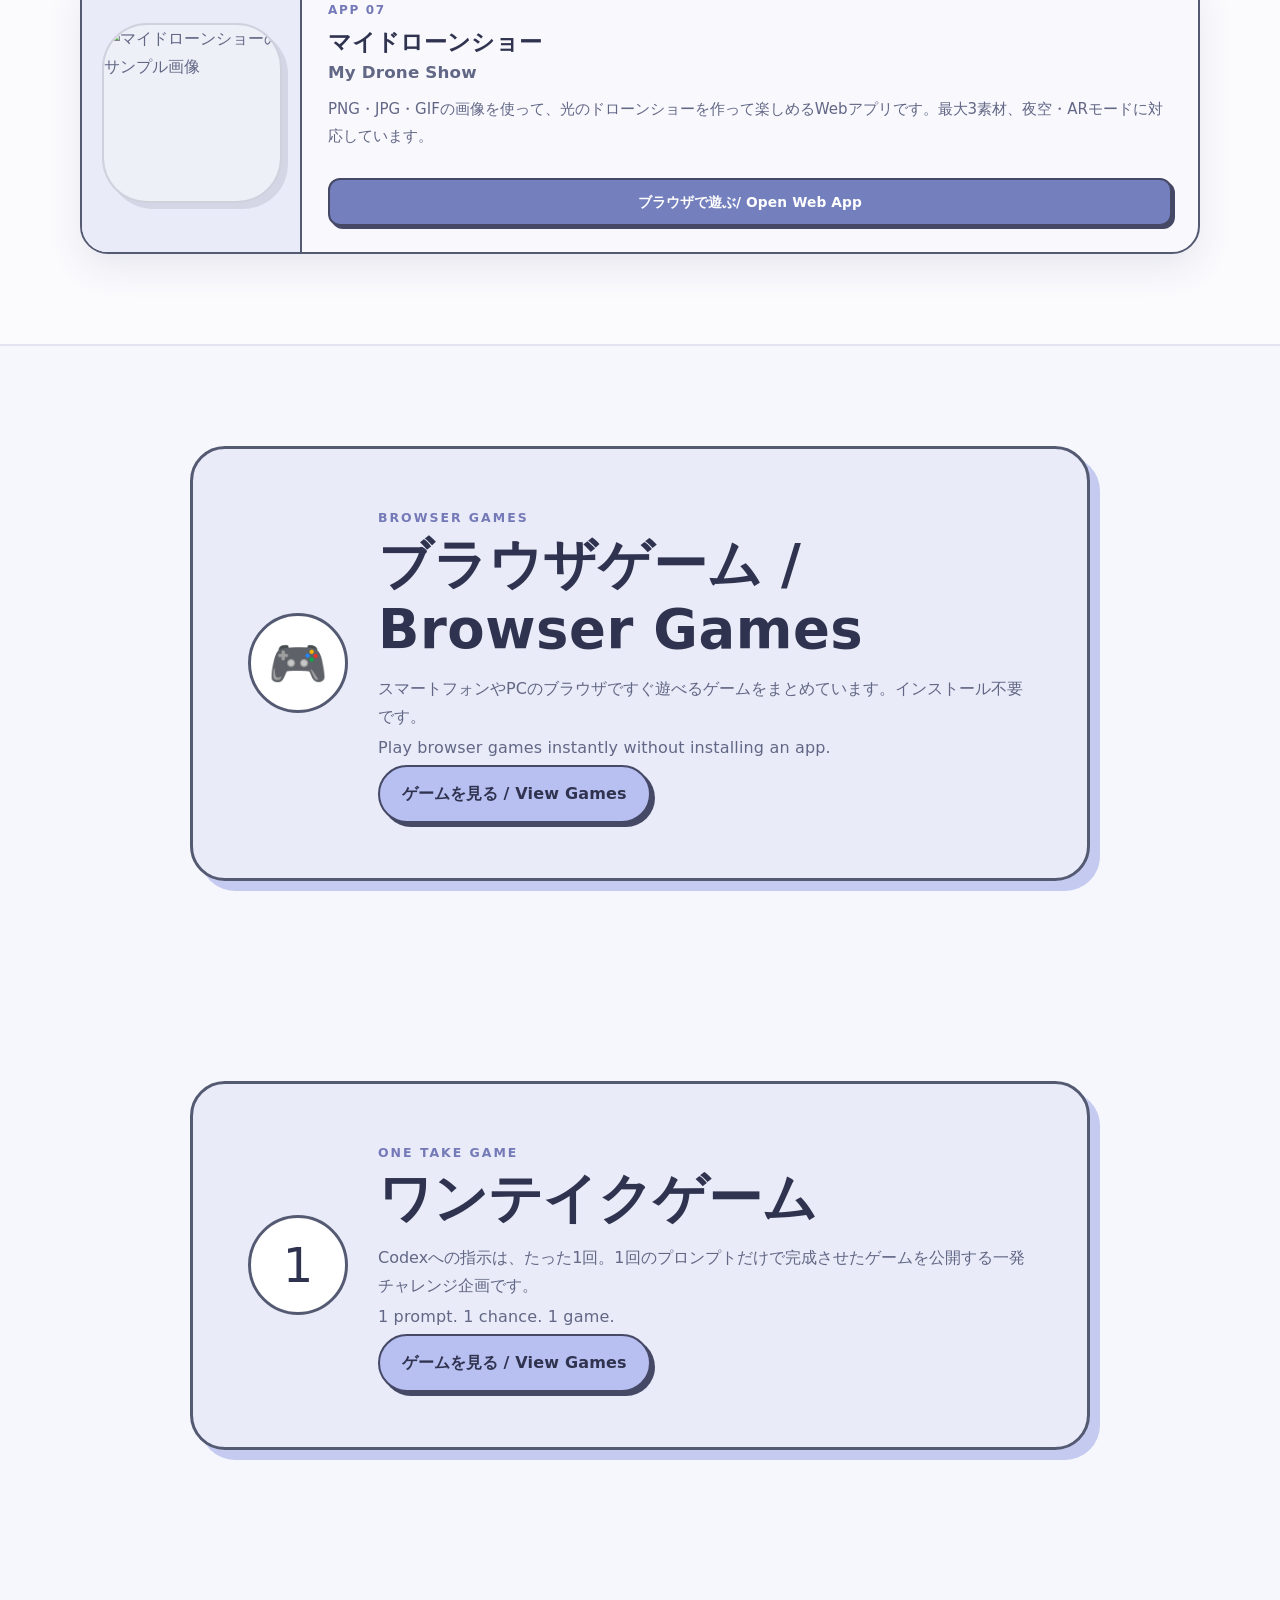
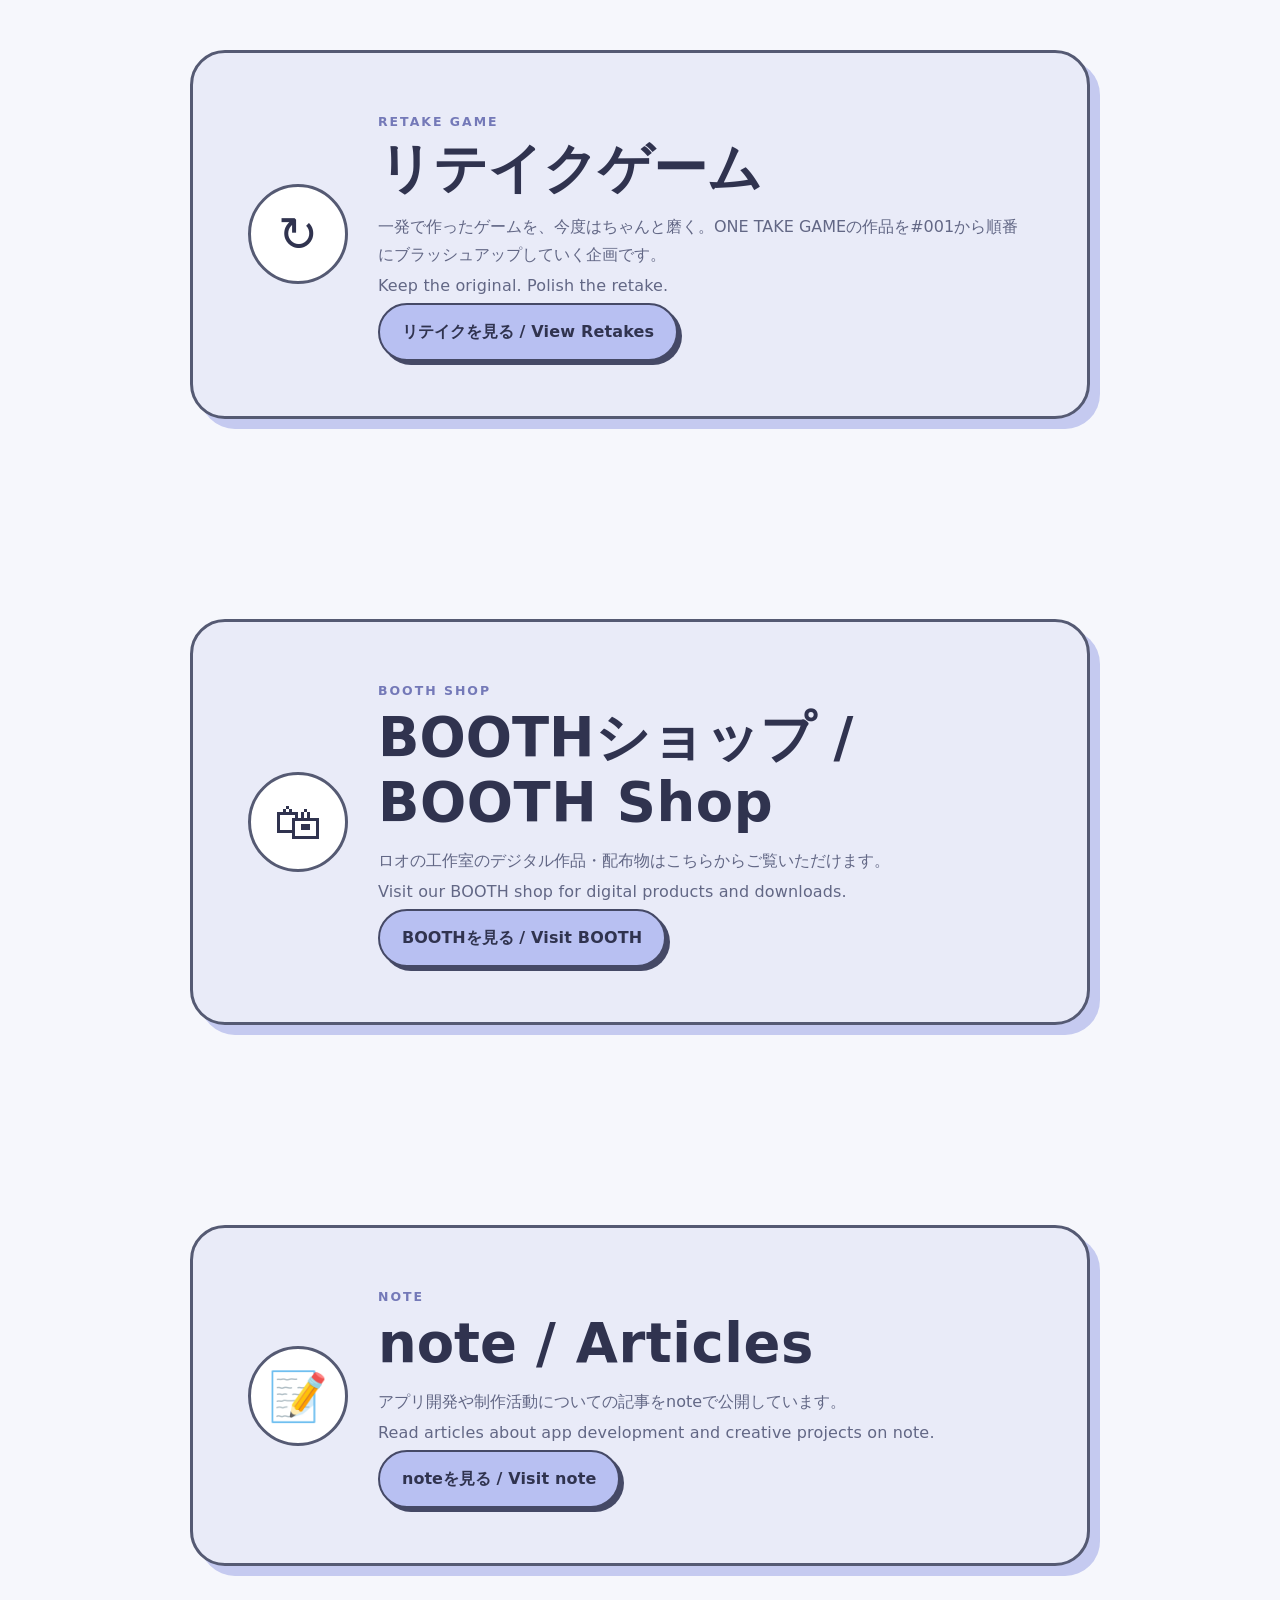
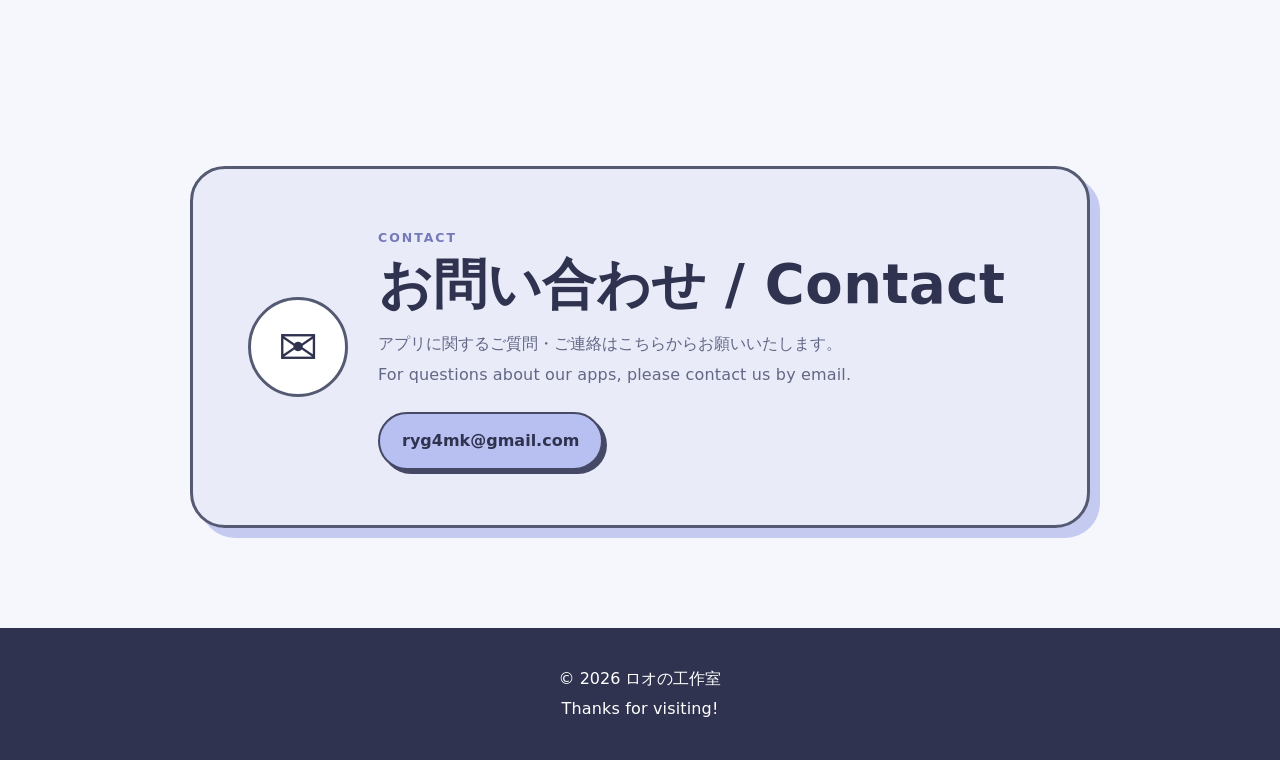
==== commit 9a0140fb: "Add Browser Games section to homepage" ====
--- a/index.html
+++ b/index.html
@@ -17,6 +17,7 @@
       </a>
       <nav aria-label="メインナビゲーション">
         <a href="#apps">Apps</a>
+        <a href="#browser-games">Games</a>
         <a href="#shop">BOOTH</a>
         <a href="#note">Note</a>
         <a href="#contact">Contact</a>
@@ -159,6 +160,19 @@
       </div>
     </section>
 
+    <section class="contact-section" id="browser-games" aria-labelledby="browser-games-title">
+      <div class="contact-card">
+        <span class="contact-icon" aria-hidden="true">🎮</span>
+        <div>
+          <p class="eyebrow">BROWSER GAMES</p>
+          <h2 id="browser-games-title">ブラウザゲーム <span lang="en">/ Browser Games</span></h2>
+          <p>スマートフォンやPCのブラウザですぐ遊べるゲームをまとめています。インストール不要です。</p>
+          <p lang="en">Play browser games instantly without installing an app.</p>
+          <a class="primary-button" href="browser-games/">ゲームを見る <span lang="en">/ View Games</span></a>
+        </div>
+      </div>
+    </section>
+
     <section class="contact-section" id="one-take" aria-labelledby="one-take-title">
       <div class="contact-card">
         <span class="contact-icon" aria-hidden="true">1</span>
--- a/css/style.css
+++ b/css/style.css
@@ -532,3 +532,131 @@
     transition-duration: 0.01ms !important;
   }
 }
+
+
+/* Roo's Workshop homepage theme */
+.home-page {
+  --ink: #30334f;
+  --muted: #626785;
+  --cream: #f6f7fc;
+  --white: #ffffff;
+  --banana: #b8c0f2;
+  --banana-dark: #7078b9;
+  --mint: #dce2f8;
+  --green: #737fbd;
+  --coral: #c7aabd;
+  --sky: #cbdaf4;
+  --purple: #8f91cf;
+  --shadow: 0 14px 34px rgba(69, 73, 117, 0.11);
+  background: #f6f7fc;
+  color: #30334f;
+}
+
+.home-page .site-header {
+  background: rgba(246, 247, 252, 0.94);
+  border-bottom-color: rgba(143, 145, 207, 0.3);
+}
+
+.home-page .brand-mark {
+  color: #ffffff;
+  background: linear-gradient(145deg, #cbd1f7, #9da7df);
+  border-color: #454966;
+  box-shadow: 3px 3px 0 #454966;
+}
+
+.home-page nav a:hover {
+  background: #e7e9f8;
+}
+
+.home-page .eyebrow,
+.home-page .app-number {
+  color: #7479b8;
+}
+
+.home-page .primary-button,
+.home-page .email-link {
+  background: #b8c0f2;
+  border-color: #454966;
+  box-shadow: 4px 4px 0 #454966;
+}
+
+.home-page .hero {
+  gap: 38px;
+}
+
+.home-page .hero-image {
+  border-color: #555a7b;
+  box-shadow: 12px 12px 0 #c5caf0;
+}
+
+.home-page .apps-section {
+  background: #fbfbfe;
+  border-block-color: #e2e4f2;
+}
+
+.home-page .app-card {
+  background: #f8f8fd;
+  border-color: #555a73;
+}
+
+.home-page .app-icon-wrap {
+  background: #e9ebf8;
+  border-color: #555a73;
+}
+
+.home-page .app-icon {
+  background: #eef0f8;
+  border-color: rgba(69, 73, 102, 0.18);
+  box-shadow: 6px 6px 0 rgba(69, 73, 102, 0.13);
+}
+
+.home-page .store-link {
+  background: #747fbd;
+  border-color: #454966;
+  box-shadow: 3px 3px 0 #454966;
+}
+
+.home-page .policy-link {
+  border-color: #555a73;
+  box-shadow: 3px 3px 0 #555a73;
+}
+
+.home-page .contact-card {
+  background: #e9ebf8;
+  border-color: #555a73;
+  box-shadow: 10px 10px 0 #c5caf0;
+}
+
+.home-page .contact-icon {
+  border-color: #555a73;
+  background: #ffffff;
+}
+
+.home-page footer {
+  background: #30334f;
+}
+
+.home-page :focus-visible {
+  outline-color: #747fbd;
+}
+
+@media (max-width: 900px) {
+  .home-page .hero-image {
+    box-shadow: 8px 8px 0 #c5caf0;
+  }
+}
+
+@media (max-width: 620px) {
+  .home-page .brand {
+    gap: 7px;
+    font-size: 0.98rem;
+  }
+
+  .home-page .hero {
+    gap: 32px;
+  }
+
+  .home-page .hero-image {
+    box-shadow: 6px 6px 0 #c5caf0;
+  }
+}
